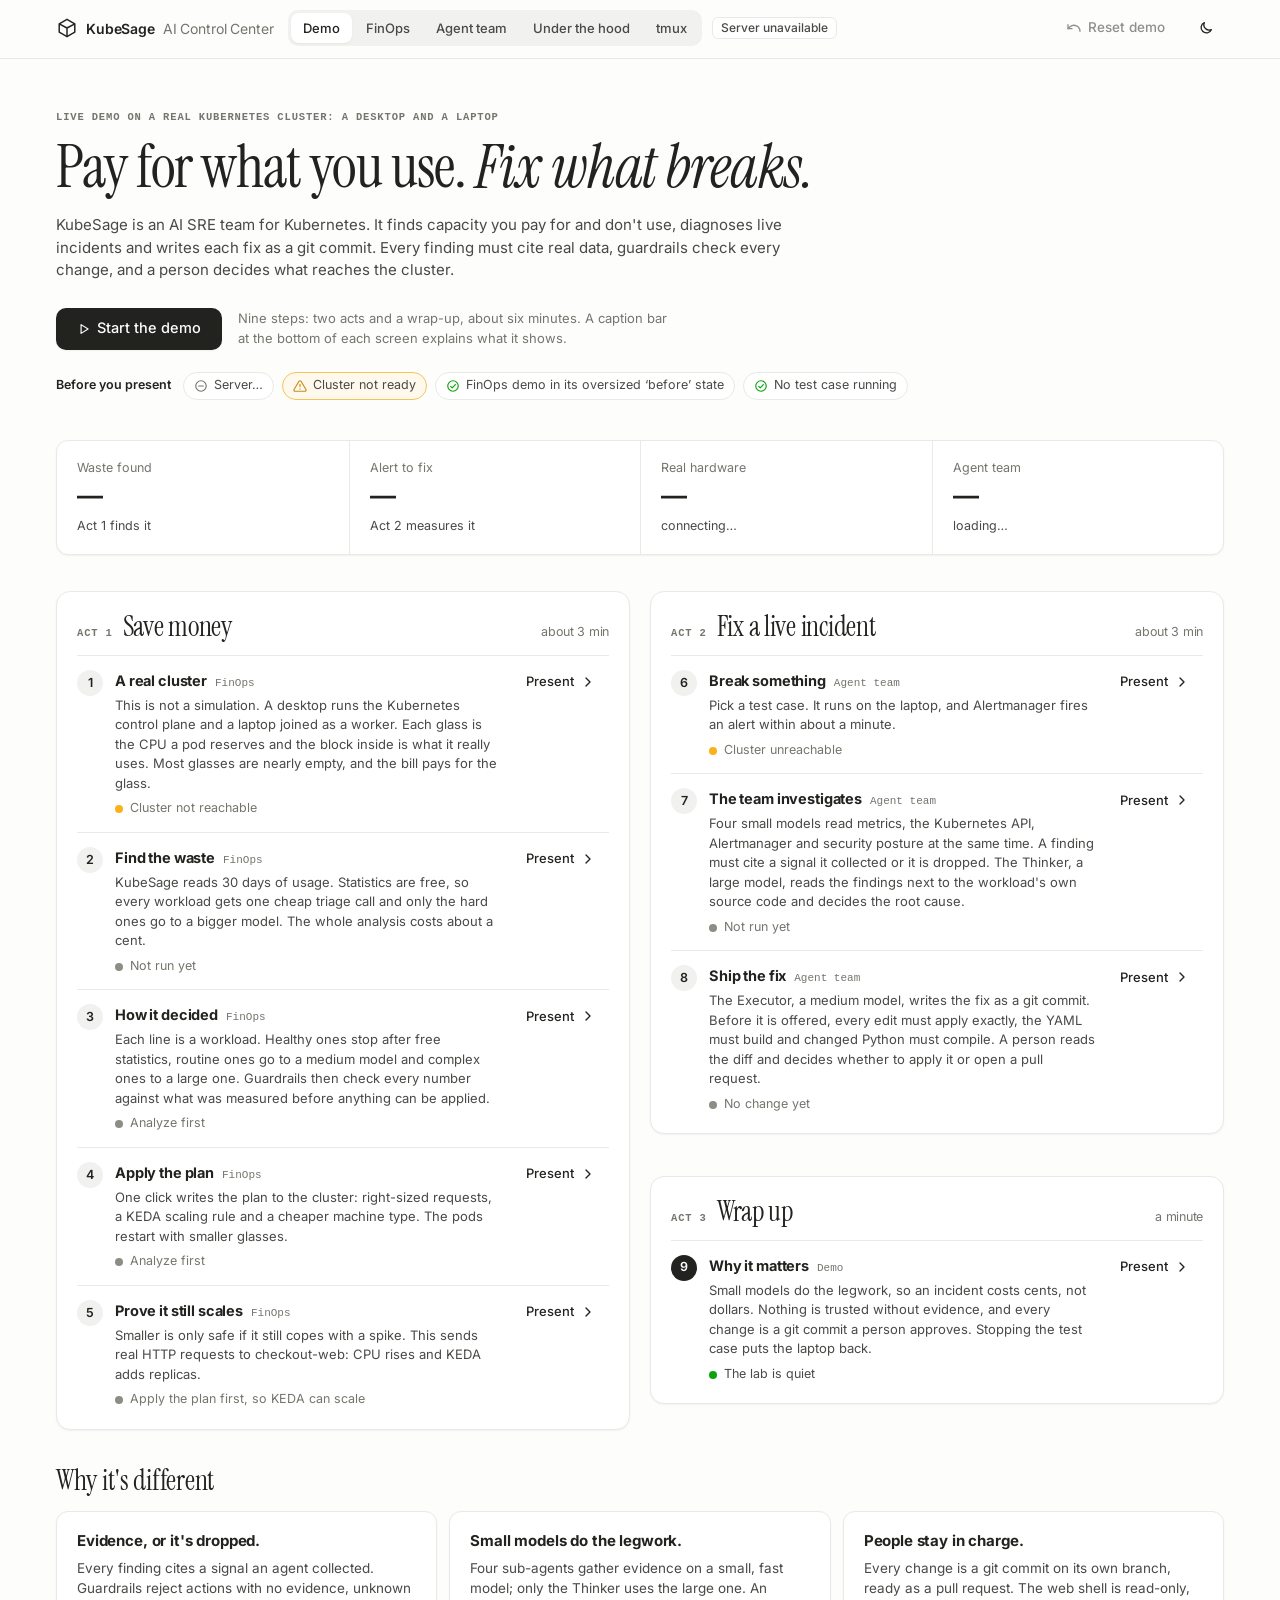
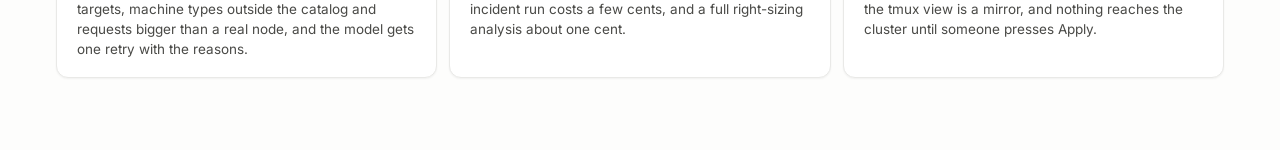
==== dashboard/index.html @ 01e7461e "Merge remote-tracking branch 'origin/main' into docs/review-report-2026-10-29 # Conflicts: #	docs/ui" ====
<!doctype html>
<html lang="en">
<head>
<meta charset="utf-8">
<meta name="viewport" content="width=device-width, initial-scale=1">
<title>KubeSage · AI Control Center</title>
<link rel="stylesheet" href="css/base.css">
<link rel="stylesheet" href="css/finops.css">
<link rel="stylesheet" href="css/lab.css">
<link rel="stylesheet" href="css/agents.css">
<link rel="stylesheet" href="css/tmux.css">
<link rel="stylesheet" href="css/demo.css">
</head>
<body>
<a class="skip btn btn-primary" href="#demo">Skip to content</a>
<header class="top">
  <div class="top-inner">
    <div class="brand"><svg class="ic" viewBox="0 0 24 24" fill="none" stroke="currentColor" stroke-width="1.6" stroke-linejoin="round" aria-hidden="true">
      <path d="M12 2.5 20.5 7.4v9.2L12 21.5l-8.5-4.9V7.4z"/><path d="M12 12 20.5 7.4M12 12v9.5M12 12 3.5 7.4"/></svg>
      KubeSage <span>AI Control Center</span></div>
    <nav class="viewtabs" role="tablist" aria-label="Views">
      <button class="viewtab" role="tab" id="tab-demo" data-view="demo" aria-controls="demo" aria-selected="true">Demo</button>
      <button class="viewtab" role="tab" id="tab-dashboard" data-view="dashboard" aria-controls="main" aria-selected="false" tabindex="-1">FinOps</button>
      <button class="viewtab" role="tab" id="tab-agents" data-view="agents" aria-controls="agents" aria-selected="false" tabindex="-1"><span class="vt-long">Agent team</span><span class="vt-short">Agents</span></button>
      <button class="viewtab" role="tab" id="tab-lab" data-view="lab" aria-controls="lab" aria-selected="false" tabindex="-1"><span class="vt-long">Under the hood</span><span class="vt-short">Lab</span></button>
      <button class="viewtab" role="tab" id="tab-tmux" data-view="tmux" aria-controls="tmuxview" aria-selected="false" tabindex="-1">tmux</button>
    </nav>
    <span id="mode" class="badge">…</span>
    <div class="actions">
      <button id="btn-gitops" class="btn btn-outline" data-act hidden></button>
      <button id="btn-reset" class="btn btn-ghost" data-act
        title="Put the demo back in its oversized 'before' state: big requests, every workload on the 8600G"></button>
      <button id="btn-theme" class="btn btn-ghost btn-icon" aria-label="Toggle dark mode"></button>
    </div>
  </div>
  <div class="progress"></div>
</header>

<div id="demo" class="demo" role="tabpanel" aria-labelledby="tab-demo" data-panel="demo" tabindex="-1">
  <section class="demo-hero">
    <p class="kicker">Live demo on a real Kubernetes cluster: a desktop and a laptop</p>
    <h1>Pay for what you use. <em>Fix what breaks.</em></h1>
    <p class="lede">KubeSage is an AI SRE team for Kubernetes. It finds capacity you pay for and don't use, diagnoses live
      incidents and writes each fix as a git commit. Every finding must cite real data, guardrails check every change, and a
      person decides what reaches the cluster.</p>
    <div class="demo-cta">
      <button id="demo-start" class="btn btn-primary btn-lg">Start the demo</button>
      <span class="muted">Nine steps: two acts and a wrap-up, about six minutes. A caption bar at the bottom of each screen explains what it shows.</span>
    </div>
    <div class="preflight" id="demo-preflight" role="status" aria-label="Ready to present"></div>
  </section>
  <div class="figures demo-figs" id="demo-figs"></div>
  <section class="demo-acts" id="demo-acts" aria-label="Run of show"></section>
  <section class="demo-why" id="demo-why" aria-labelledby="why-title">
    <h2 id="why-title">Why it's different</h2>
    <div class="why-grid">
      <div class="why"><b>Evidence, or it's dropped.</b>
        <p>Every finding cites a signal an agent collected. Guardrails reject actions with no evidence, unknown targets,
          machine types outside the catalog and requests bigger than a real node, and the model gets one retry with the reasons.</p></div>
      <div class="why"><b>Small models do the legwork.</b>
        <p>Four sub-agents gather evidence on a small, fast model; only the Thinker uses the large one. An incident run costs a
          few cents, and a full right-sizing analysis about one cent.</p></div>
      <div class="why"><b>People stay in charge.</b>
        <p>Every change is a git commit on its own branch, ready as a pull request. The web shell is read-only, the tmux view
          is a mirror, and nothing reaches the cluster until someone presses Apply.</p></div>
    </div>
  </section>
</div>

<main id="main" tabindex="-1" data-panel="dashboard" hidden>
  <section class="hero">
    <p class="eyebrow" id="runinfo">No analysis yet</p>
    <h1><span id="headline">Less waste. <em>Room to grow.</em></span></h1>
    <p class="lede">Find unused Kubernetes capacity, review a guarded plan, then watch your workloads scale under real traffic.
      Start with <b>Analyze</b> to see what could change and what it would cost.</p>
    <nav class="section-nav" aria-label="Dashboard sections"><a href="#cluster-card">Live cluster</a><a href="#capacity-card">Capacity evidence</a>
      <a href="#decision-card">AI decisions</a><a href="#recommendations-card">Recommendations</a><a href="#activity-card">Activity</a></nav>
    <div id="notice" class="notice" role="status" hidden><div id="notice-text"></div><button id="dismiss-notice" class="btn btn-ghost btn-icon btn-sm" aria-label="Dismiss message">×</button></div>
    <ol class="steps">
      <li class="step" id="step-analyze"><span class="step-n">1</span>
        <div class="step-b"><b>Find the waste</b>
          <p>Review usage history and create a plan. No cluster changes. Live analysis usually costs about $0.01.</p>
          <div class="step-a"><button id="btn-analyze" class="btn btn-primary btn-sm" data-act></button></div>
          <p class="step-s" id="st-analyze"></p></div></li>
      <li class="step" id="step-apply"><span class="step-n">2</span>
        <div class="step-b"><b>Fix it on the cluster</b>
          <p>Review the plan below, validate it, then apply resource requests, scaling rules and machine placement.</p>
          <div class="step-a"><button id="btn-apply" class="btn btn-outline btn-sm" data-act></button>
            <label class="switch" title="Validate changes with Kubernetes without saving them"><input type="checkbox" id="dryrun" role="switch"> Validate only</label></div>
          <p class="step-s" id="st-apply"></p></div></li>
      <li class="step" id="step-spike"><span class="step-n">3</span>
        <div class="step-b"><b>Prove it still scales</b>
          <p>Send real HTTP requests to checkout-web. Watch CPU rise; replicas can increase up to the scaling limit.</p>
          <div class="step-a"><button id="btn-spike" class="btn btn-outline btn-sm" data-act></button>
            <label class="field">req/s <input class="num" id="rps" type="number" value="60" min="1" max="200"></label>
            <label class="field">seconds <input class="num" id="secs" type="number" value="180" min="10" max="900"></label>
            </div>
          <details class="advanced"><summary>Traffic settings</summary><label class="field">CPU work per request (ms)
            <input class="num" id="workms" type="number" value="50" min="1" max="500"></label>
            <p id="load-estimate"></p></details>
          <p class="step-s" id="st-spike"></p><div id="traffic-result" class="traffic-result" role="status" hidden></div></div></li>
    </ol>
    <div class="toolbar"><label for="report-select">Analysis run</label><select id="report-select" aria-label="Select analysis run"><option value="">Loading runs…</option></select>
      <span class="spacer"></span><button id="btn-export" class="btn btn-outline btn-sm" disabled>Download report</button>
      <button id="btn-manifests" class="btn btn-outline btn-sm" disabled>Download manifests</button></div>
    <p class="snapshot" id="snapshot-note">Savings and recommendations are estimates from an analysis. The cluster below is live.</p>
    <div class="figures" id="figures"></div>
    <div class="notice"><p><b>Demo data:</b> usage history is a synthetic backfill with a live metrics tail. Machines, pods, traffic and live LLM calls are real.
      Dollar amounts use a cloud pricing model; they are potential savings, not a measured bill reduction.</p></div>
    <div id="plan"></div>
  </section>

  <section class="card" id="cluster-card" tabindex="-1">
    <div class="card-head">
      <div><h2>Live cluster</h2>
        <p class="desc">Tall glass around a small core means reserved CPU is sitting unused. Select a machine, pod or workload chip for details.</p></div>
    </div>
    <div class="card-body">
      <div id="cluster-status" class="live-line" role="status">Connecting to the cluster…</div>
      <div class="cluster">
        <div class="stage-wrap">
          <div class="key" id="key"></div>
          <p class="empty" id="cluster-empty">Connecting…</p>
          <svg id="iso" viewBox="0 0 10 1" role="group" aria-label="Isometric view of the cluster nodes and pods">
            <defs><filter id="glow" x="-60%" y="-60%" width="220%" height="220%">
              <feGaussianBlur in="SourceGraphic" stdDeviation="3.5" result="b"/>
              <feMerge><feMergeNode in="b"/><feMergeNode in="SourceGraphic"/></feMerge></filter></defs>
            <g id="scene" data-focus-scope></g>
          </svg>
          <div class="legend" id="legend"></div>
        </div>
        <aside class="inspector" id="inspector" aria-label="Selected machine or workload details"></aside>
      </div>
    </div>
  </section>

  <section class="card" id="capacity-card">
    <div class="card-head"><div><h2>Reserved vs used</h2>
      <p class="desc">Per pod, from the selected analysis. These values stay fixed after Apply so you can compare the original reservation with the plan.</p></div>
      <div class="chart-legend"><span><i class="sw-trk"></i>Reserved at analysis</span><span><i class="sw-use"></i>Used (CPU p95, memory p99)</span>
        <span><i class="sw-rec"></i>Recommended</span></div></div>
    <div class="card-body"><div class="charts" id="bars" data-focus-scope></div></div>
  </section>

  <section class="card" id="decision-card">
    <div class="card-head"><div><h2>How it decided</h2>
      <p class="desc">Free statistics first, one cheap triage call for everything, and a bigger model only where a workload needs one.</p></div></div>
    <div class="card-body"><div class="decide"><div><div id="flow" data-focus-scope></div><div class="totals" id="totals"></div></div>
      <div id="ledger"></div></div></div>
  </section>

  <section class="card" id="recommendations-card">
    <div class="card-head"><div><h2>Recommendations</h2><p class="desc">What changes, why, and what the guardrails overrode.</p></div></div>
    <div class="card-body"><div class="filterbar"><label for="workload-search" class="sr-only">Search workloads</label><input id="workload-search" class="search" type="search" placeholder="Find a workload…">
      <label for="status-filter" class="sr-only">Filter by status</label><select id="status-filter"><option value="all">All workloads</option><option value="changes">Changes proposed</option><option value="COMPLEX">Complex</option><option value="ROUTINE">Routine</option><option value="HEALTHY">Healthy</option></select>
      <span id="workload-count" class="muted"></span></div><div class="rows" id="workloads"><p class="empty">No analysis yet. Press <b>Analyze</b>.</p></div></div>
  </section>

  <section class="card" id="activity-card">
    <div class="card-head"><div><h2>Activity</h2></div></div>
    <div class="card-body"><ol class="log" id="log"></ol></div>
  </section>
</main>

<div id="agents" class="lab" role="tabpanel" aria-labelledby="tab-agents" data-panel="agents" tabindex="-1" hidden>
  <section class="lab-hero">
    <div><h1>Find the cause. <em>Ship the fix.</em></h1>
      <p>Start a test case to cause a real problem on the laptop. Four sub-agents on a small model gather evidence, the
        Thinker on a large model works out the cause, and the Executor writes the fix as a commit under <code>gitops/</code>.
        Agents, models and rules live in the repo's <code>agents/</code> folder.</p></div>
    <div class="team-run-ctl">
      <label class="switch"><input type="checkbox" id="team-auto"> Auto-run on alerts</label>
      <button id="team-run" class="btn btn-primary btn-sm">Run agent team</button>
    </div>
  </section>

  <section class="team-card" id="team" aria-label="Agent team">
    <div class="tc-box">
      <div class="tc-bar">
        <label class="tc-label" for="tc-select">Test case</label>
        <select id="tc-select"></select>
        <button id="tc-start" class="btn btn-outline btn-sm">Start test</button>
        <button id="tc-stop" class="btn btn-outline btn-sm">Stop</button>
        <div class="tc-live" id="tc-live" aria-live="polite"></div>
      </div>
      <p class="tc-desc" id="tc-desc"></p>
    </div>
    <p class="team-msg" id="team-msg" role="status"></p>
    <div class="run-bar" id="team-runbar"></div>
    <div class="team-flow" id="team-flow"></div>
    <p class="team-hint">Select an agent to see its own report; select it again to return to the diagnosis and the change.</p>
    <div class="team-detail" id="team-detail"></div>
    <details class="rules"><summary>Custom rules the Thinker and Executor follow (<code>agents/rules/</code>, read-only here)</summary>
      <div id="team-rules"></div></details>
  </section>
</div>

<div id="lab" class="lab" role="tabpanel" aria-labelledby="tab-lab" data-panel="lab" tabindex="-1" hidden>
  <section class="lab-hero">
    <div><h1>Under <em>the hood.</em></h1>
      <p>The same system as an engineer sees it: the right-sizing pipeline with live numbers, a read-only shell against the
        real cluster, the journal of everything KubeSage and Kubernetes just did, and exactly what each stage sent to a model.</p></div>
    <nav class="lab-jump" aria-label="On this page">
      <button class="btn btn-ghost btn-sm" data-jump="pipeline">Pipeline</button>
      <button class="btn btn-ghost btn-sm" data-jump="terminal">Terminal</button>
    </nav>
  </section>

  <section class="lab-sec" id="pipeline" aria-labelledby="flow-title">
    <div class="sec-head">
      <div><p class="kicker">FinOps dashboard, step by step</p><h2 id="flow-title">Right-sizing pipeline</h2>
        <p>The five stages behind the dashboard, with live numbers. Click a stage to filter the journal to it; a violet light
          and a moving connector mean that stage logged something in the last few seconds.</p></div>
      <div class="lab-actions">
        <button id="lab-backfill" class="btn btn-outline btn-sm" data-act title="Regenerate the 30-day history in VictoriaMetrics">Backfill 30 days</button>
        <button id="lab-analyze" class="btn btn-primary btn-sm" data-act>Run analysis</button>
        <button id="lab-apply" class="btn btn-outline btn-sm" data-act>Apply fixes</button>
        <button id="lab-spike" class="btn btn-outline btn-sm" data-act>Send traffic</button>
      </div>
    </div>
    <div class="flow-stages" id="flow-stages"></div>
  </section>

  <section class="tmux lab-sec" id="terminal" aria-label="Terminal">
    <div class="tmux-panes">
      <div class="pane pane-shell on" id="pane-0">
        <div class="pane-h"><b>0: shell</b><span>read-only · kubectl, promql, kubesage</span><span class="sp"></span>
          <button class="tbtn" id="sh-clear">clear</button></div>
        <div class="scroll sh-out" id="sh-out" role="log" aria-live="polite" aria-label="Shell output"></div>
        <form class="sh-line" id="sh-form"><span class="sh-prompt" id="sh-prompt">$</span>
          <input id="sh-in" autocomplete="off" autocapitalize="off" spellcheck="false" aria-label="Shell command"
            placeholder="kubectl get pods -o wide · help"></form>
        <div class="xkeys" id="xkeys" aria-label="Shortcuts"></div>
      </div>
      <div class="pane pane-journal" id="pane-1">
        <div class="pane-h"><b>1: journalctl -f</b><span id="jr-filter-label">all stages</span><span class="sp"></span>
          <span role="group" aria-label="Filter by stage" id="jr-filters"></span>
          <button class="tbtn" id="jr-pause" aria-pressed="false">pause</button></div>
        <div class="scroll jr" id="jr" aria-label="Live journal"></div>
      </div>
      <div class="pane pane-wire" id="pane-2">
        <div class="pane-h"><b>2: wire</b><span>exactly what each stage sent and got back</span><span class="sp"></span>
          <label>run <select id="wire-run" aria-label="Analysis run"></select></label>
          <span role="tablist" aria-label="Exchange type" id="wire-kinds"></span></div>
        <div class="wire"><div class="wire-list" id="wire-list" role="listbox" aria-label="Exchanges"></div>
          <div class="wire-detail" id="wire-detail"></div></div>
      </div>
    </div>
    <div class="tmux-status"><span>[kubesage]</span>
      <span role="tablist" aria-label="Panes" id="tmux-windows"></span><span class="sp"></span>
      <span id="tmux-clock"></span></div>
  </section>
</div>

<div id="tmuxview" class="tmuxview" role="tabpanel" aria-labelledby="tab-tmux" data-panel="tmux" tabindex="-1" hidden>
  <section class="tmux" aria-label="tmux mirror">
    <div class="tx-top">
      <div class="tx-id"><b>tmux · kubesage</b>
        <span class="tx-ro" title="Text piped from the server's RAM ring. Nothing typed here reaches a terminal."><svg class="ic" viewBox="0 0 24 24"
          fill="none" stroke="currentColor" stroke-width="2" stroke-linecap="round" stroke-linejoin="round" aria-hidden="true"><rect x="5" y="11"
          width="14" height="10" rx="2"/><path d="M8 11V7a4 4 0 0 1 8 0v4"/></svg>read-only mirror</span>
        <span id="tx-ring"></span></div>
      <div class="tx-ctl">
        <span class="tx-group"><label class="sr-only" for="tx-tc">Test case</label><select id="tx-tc"></select>
          <button class="tbtn" id="tx-start">start test</button><button class="tbtn" id="tx-stop">stop</button>
          <button class="tbtn" id="tx-run">run agents</button></span>
        <span class="tx-group"><label class="sr-only" for="tx-range">Save range</label>
          <select id="tx-range"><option value="5">last 5 min</option><option value="30">last 30 min</option><option value="0">all held</option></select>
          <a class="tbtn" id="tx-save" href="/api/ring/dump?minutes=5" download style="display:inline-flex;align-items:center;text-decoration:none">save</a>
          <button class="tbtn" id="tx-pause" aria-pressed="false">pause</button></span>
      </div>
    </div>
    <div class="tx-win" id="tx-win"></div>
    <div class="tmux-status"><span>[kubesage]</span>
      <span role="tablist" aria-label="Windows" id="tx-windows"></span><span class="sp"></span>
      <span id="tx-clock"></span></div>
  </section>
</div>
<aside class="dock" id="dock" aria-label="Demo guide" hidden>
  <div class="dk-top">
    <span class="dk-count" id="dk-count"></span><span class="dk-act" id="dk-act"></span>
    <ol class="dk-dots" id="dk-dots" aria-label="Demo steps"></ol>
    <span class="sp"></span>
    <button class="btn btn-ghost btn-icon btn-sm" id="dk-min" aria-expanded="true" aria-label="Collapse the demo guide"></button>
    <button class="btn btn-ghost btn-icon btn-sm" id="dk-end" aria-label="End the demo"></button>
  </div>
  <div class="dk-body"><h2 id="dk-title"></h2><p id="dk-say"></p></div>
  <div class="dk-bar">
    <span class="dk-actions" id="dk-actions"></span>
    <span class="dk-status" id="dk-status" role="status"></span>
    <span class="dk-nav"><button class="btn btn-outline btn-sm" id="dk-prev">Back</button>
      <button class="btn btn-primary btn-sm" id="dk-next"></button></span>
  </div>
</aside>
<div class="tip" id="tip" role="tooltip" hidden></div>

<script src="js/core.js"></script>
<script src="js/finops.js"></script>
<script src="js/lab.js"></script>
<script src="js/agents.js"></script>
<script src="js/tmux.js"></script>
<script src="js/demo.js"></script>
<script src="js/main.js"></script>
</body>
</html>
---- dashboard/css/base.css ----
/* Tokens, fonts, header, buttons and page layout shared by every view. */
/* Inter + Instrument Serif (SIL OFL, see static/fonts), served by kubesage serve: no CDN. */
@font-face { font-family: "Inter"; src: url("../fonts/inter-latin-var.woff2") format("woff2"); font-weight: 400 700; font-display: swap; }
@font-face { font-family: "Instrument Serif"; src: url("../fonts/instrument-serif-latin.woff2") format("woff2"); font-display: swap; }
@font-face { font-family: "Instrument Serif"; font-style: italic; src: url("../fonts/instrument-serif-italic-latin.woff2") format("woff2"); font-display: swap; }

:root {
  color-scheme: light;
  --bg: #fdfdfc; --card: #ffffff; --fg: #22221f; --fg-2: #494946; --muted: #75756e;
  --border: #e9e9e7; --input: #dcdcd9; --secondary: #f1f1ef; --ring: #8d8d86;
  --primary: #22221f; --primary-fg: #fdfdfc; --track: #ecebe8;
  --wire: #3a3a37; --glass: rgba(34, 34, 31, .035); --slab: #f7f7f5; --slab-l: #ecebe8; --slab-r: #e3e2df;
  /* Workload identity, fixed order (validated for CVD on both surfaces); status colours are separate. */
  --s1: #2a78d6; --s2: #eb6834; --s3: #1baf7a; --s4: #eda100; --s5: #e87ba4; --s6: #008300; --s7: #6250d6; --s8: #e34948;
  --good: #0ca30c; --warn: #fab219; --crit: #d03b3b; --rec: #7c5cff;
  --shadow: 0 1px 2px rgba(16, 16, 14, .05);
  --sans: "Inter", ui-sans-serif, system-ui, -apple-system, "Segoe UI", sans-serif;
  --serif: "Instrument Serif", ui-serif, Georgia, serif;
  --mono: ui-monospace, SFMono-Regular, Menlo, Consolas, monospace;
}
@media (prefers-color-scheme: dark) {
  :root:not([data-theme="light"]) {
    color-scheme: dark;
    --bg: #111110; --card: #191918; --fg: #eeeeec; --fg-2: #c3c2b7; --muted: #a1a09a;
    --border: #2a2a28; --input: #3a3a37; --secondary: #232322; --ring: #6f6e69;
    --primary: #eeeeec; --primary-fg: #111110; --track: #2c2c2a;
    --wire: #d8d7d0; --glass: rgba(238, 238, 236, .045); --slab: #20201f; --slab-l: #1a1a19; --slab-r: #151514;
    --s1: #3987e5; --s2: #d95926; --s3: #199e70; --s4: #c98500; --s5: #d55181; --s6: #008300; --s7: #9085e9; --s8: #e66767;
    --rec: #9a88ff; --shadow: 0 1px 2px rgba(0, 0, 0, .4);
  }
}
:root[data-theme="dark"] {
  color-scheme: dark;
  --bg: #111110; --card: #191918; --fg: #eeeeec; --fg-2: #c3c2b7; --muted: #a1a09a;
  --border: #2a2a28; --input: #3a3a37; --secondary: #232322; --ring: #6f6e69;
  --primary: #eeeeec; --primary-fg: #111110; --track: #2c2c2a;
  --wire: #d8d7d0; --glass: rgba(238, 238, 236, .045); --slab: #20201f; --slab-l: #1a1a19; --slab-r: #151514;
  --s1: #3987e5; --s2: #d95926; --s3: #199e70; --s4: #c98500; --s5: #d55181; --s6: #008300; --s7: #9085e9; --s8: #e66767;
  --rec: #9a88ff; --shadow: 0 1px 2px rgba(0, 0, 0, .4);
}

* { box-sizing: border-box; }
[hidden] { display: none !important; }
body { margin: 0; background: var(--bg); color: var(--fg); font: 14px/1.5 var(--sans); -webkit-font-smoothing: antialiased; }
.muted { color: var(--muted); }
.ic { width: 16px; height: 16px; flex: none; }
.spin { animation: spin .8s linear infinite; }
@keyframes spin { to { transform: rotate(360deg); } }

/* Header */
header.top { position: sticky; top: 0; z-index: 10; border-bottom: 1px solid var(--border);
  background: color-mix(in srgb, var(--bg) 86%, transparent); backdrop-filter: blur(12px); -webkit-backdrop-filter: blur(12px); }
.top-inner { max-width: 1200px; margin: 0 auto; padding: 10px 16px; display: flex; flex-wrap: wrap; gap: 10px; align-items: center; }
.brand { display: flex; align-items: center; gap: 8px; font-weight: 600; letter-spacing: -.01em; margin-right: 4px; }
.brand .ic { width: 22px; height: 22px; }
.brand span { color: var(--muted); font-weight: 400; }
.actions { margin-left: auto; display: flex; flex-wrap: wrap; gap: 8px; align-items: center; }
.progress { height: 2px; opacity: 0; transition: opacity .2s; background-size: 200% 100%;
  background-image: linear-gradient(90deg, transparent, #7c5cff, #1fc8ff, #ff3dc0, transparent); }
body.busy .progress { opacity: 1; animation: pan 1.3s linear infinite; }
@keyframes pan { from { background-position: 200% 0; } to { background-position: -100% 0; } }

/* shadcn/ui-style primitives */
.btn { display: inline-flex; align-items: center; justify-content: center; gap: 6px; height: 36px; padding: 0 14px;
  border-radius: 8px; border: 1px solid transparent; font: 500 13.5px/1 var(--sans); white-space: nowrap; cursor: pointer;
  transition: background-color .15s, border-color .15s, box-shadow .15s; }
.btn:focus-visible, .chip:focus-visible, .num:focus-visible, summary:focus-visible {
  outline: none; border-color: var(--ring); box-shadow: 0 0 0 3px color-mix(in srgb, var(--ring) 40%, transparent); }
.btn:disabled { opacity: .5; pointer-events: none; }
.btn-primary { background: var(--primary); color: var(--primary-fg); box-shadow: var(--shadow); }
.btn-primary:hover { background: color-mix(in srgb, var(--primary) 88%, var(--bg)); }
.btn-outline { background: var(--card); color: var(--fg); border-color: var(--border); box-shadow: var(--shadow); }
.btn-ghost { background: transparent; color: var(--fg); }
.btn-outline:hover, .btn-ghost:hover { background: var(--secondary); }
.btn-sm { height: 32px; padding: 0 12px; font-size: 13px; }
.btn-icon { width: 36px; padding: 0; }
.btn-icon.btn-sm { width: 28px; height: 28px; }
.switch { display: inline-flex; align-items: center; gap: 8px; font-size: 13px; color: var(--fg-2); cursor: pointer; user-select: none; }
.switch input { appearance: none; -webkit-appearance: none; position: relative; width: 32px; height: 18px; margin: 0;
  border-radius: 99px; background: var(--input); cursor: pointer; transition: background .15s; }
.switch input::after { content: ""; position: absolute; top: 2px; left: 2px; width: 14px; height: 14px; border-radius: 50%;
  background: var(--card); box-shadow: 0 1px 2px rgba(0, 0, 0, .25); transition: transform .15s; }
.switch input:checked { background: var(--primary); }
.switch input:checked::after { transform: translateX(14px); background: var(--primary-fg); }
.switch input:focus-visible { outline: none; box-shadow: 0 0 0 3px color-mix(in srgb, var(--ring) 40%, transparent); }
.badge { display: inline-flex; align-items: center; gap: 5px; height: 22px; padding: 0 8px; border-radius: 6px;
  border: 1px solid var(--border); background: var(--card); color: var(--fg-2); font-size: 12px; font-weight: 500; white-space: nowrap; }
.badge .ic { width: 13px; height: 13px; }
.pulse-dot { width: 6px; height: 6px; border-radius: 50%; background: var(--c); box-shadow: 0 0 0 3px color-mix(in srgb, var(--c) 22%, transparent); }
.num { width: 68px; height: 32px; padding: 0 8px; border: 1px solid var(--border); border-radius: 8px; background: var(--card);
  color: var(--fg); font: 13px var(--sans); font-variant-numeric: tabular-nums; }
.field { display: inline-flex; align-items: center; gap: 5px; font-size: 12px; color: var(--muted); }
.dot { display: inline-block; width: 8px; height: 8px; border-radius: 50%; background: var(--c); flex: none; }

/* Layout */
main { max-width: 1200px; margin: 0 auto; padding: 0 16px 72px; }
[data-panel]:focus { outline: none; }  /* a view is focused when the URL names it; the ring would frame the whole page */
.hero { padding: 52px 0 8px; }
.eyebrow { display: flex; flex-wrap: wrap; align-items: center; gap: 8px; margin: 0 0 16px; font-size: 12.5px; color: var(--muted); }
h1 { margin: 0; font: 400 clamp(38px, 6.4vw, 60px)/1.02 var(--serif); letter-spacing: -.015em; }
h1 em { font-style: italic; }
.sweeping { color: transparent; -webkit-background-clip: text; background-clip: text; }
.lede { max-width: 640px; margin: 16px 0 0; color: var(--fg-2); font-size: 15px; }
.figures { display: grid; grid-template-columns: minmax(0, 1.5fr) repeat(3, minmax(0, 1fr)); margin-top: 32px;
  background: var(--card); border: 1px solid var(--border); border-radius: 12px; box-shadow: var(--shadow); }
.fig { min-width: 0; padding: 18px 20px; border-left: 1px solid var(--border); }
.fig:first-child { border-left: 0; }
.fig .label { font-size: 12.5px; color: var(--muted); }
.fig .value { margin-top: 4px; font-size: 26px; font-weight: 600; letter-spacing: -.02em; line-height: 1.15; }
.fig .value small { font-size: 14px; font-weight: 500; color: var(--muted); letter-spacing: 0; }
.fig.hero-fig .value { font-size: 46px; line-height: 1.05; }
.fig .sub { margin-top: 6px; font-size: 12.5px; color: var(--fg-2); }
.fig .sub .ic { width: 13px; height: 13px; vertical-align: -2px; }
.poolbars { display: block; width: 100%; max-width: 320px; margin-top: 12px; }
@media (max-width: 900px) {
  .figures { grid-template-columns: repeat(3, minmax(0, 1fr)); }
  .fig.hero-fig { grid-column: 1 / -1; border-bottom: 1px solid var(--border); }
  .fig:nth-child(2) { border-left: 0; }
}
@media (max-width: 600px) {
  .figures { grid-template-columns: 1fr; }
  .fig { border-left: 0; border-top: 1px solid var(--border); }
  .fig.hero-fig { border-top: 0; border-bottom: 0; }
}

.card { margin-top: 20px; background: var(--card); border: 1px solid var(--border); border-radius: 12px; box-shadow: var(--shadow); }
.card-head { display: flex; flex-wrap: wrap; gap: 12px; align-items: flex-end; justify-content: space-between; padding: 20px 20px 0; }
h2 { margin: 0; font: 400 28px/1.1 var(--serif); letter-spacing: -.01em; }
.desc { max-width: 600px; margin: 4px 0 0; color: var(--muted); font-size: 13px; }
.card-body { padding: 16px 20px 20px; }
.empty { padding: 28px 8px; text-align: center; color: var(--muted); }
.charts { display: grid; gap: 24px; }
.charts.two { grid-template-columns: repeat(2, minmax(0, 1fr)); gap: 32px; }
.decide { display: grid; grid-template-columns: minmax(0, 1.15fr) minmax(0, 1fr); gap: 32px; align-items: start; }
@media (max-width: 900px) { .decide { grid-template-columns: 1fr; } }
.nw { white-space: nowrap; }
.steps { list-style: none; margin: 28px 0 0; padding: 0; display: grid; grid-template-columns: repeat(3, minmax(0, 1fr)); gap: 12px; }
@media (max-width: 900px) { .steps { grid-template-columns: 1fr; } }
.step { display: flex; gap: 12px; padding: 16px; background: var(--card); border: 1px solid var(--border); border-radius: 12px; box-shadow: var(--shadow); }
.step-n { flex: none; display: grid; place-items: center; width: 26px; height: 26px; border-radius: 50%;
  background: var(--secondary); font-size: 13px; font-weight: 600; }
.step.done .step-n { background: var(--primary); color: var(--primary-fg); }
.step-b { min-width: 0; }
.step-b b { font-size: 14.5px; letter-spacing: -.01em; }
.step-b > p { margin: 4px 0 0; color: var(--fg-2); font-size: 13px; }
.step-a { display: flex; flex-wrap: wrap; gap: 8px 12px; align-items: center; margin-top: 12px; }
.step-b > p.step-s { margin-top: 10px; color: var(--muted); font-size: 12.5px; }


/* Kickers: the small label over a heading. Scoped so it beats `.sec-head p`. */
.demo .kicker, .lab .kicker { margin: 0 0 6px; font: 600 10.5px var(--mono); letter-spacing: .08em; text-transform: uppercase; color: var(--muted); }
.demo-hero .kicker { margin-bottom: 14px; }

/* View switcher */
.viewtabs { display: inline-flex; gap: 2px; padding: 3px; border-radius: 10px; background: var(--secondary); }
.viewtab { height: 30px; padding: 0 12px; border: 0; border-radius: 8px; background: transparent; color: var(--fg-2);
  font: 500 13px var(--sans); cursor: pointer; white-space: nowrap; }
.viewtab[aria-selected="true"] { background: var(--card); color: var(--fg); box-shadow: var(--shadow); }
.viewtab:focus-visible { outline: 2px solid var(--ring); outline-offset: 1px; }
.vt-short { display: none; }
@media (max-width: 900px) { .vt-long { display: none; } .vt-short { display: inline; } .brand span { display: none; } }
@media (max-width: 600px) {
  .brand span { display: none; }
  .top-inner { gap: 8px; }
  .viewtabs { order: 5; display: flex; width: 100%; }  /* tabs get their own full-width row under the brand */
  .viewtab { flex: 1; padding: 0 6px; }
  .actions { gap: 2px; }
  .actions .btn { padding: 0 8px; }
}
@media (max-width: 380px) {
  #btn-reset span { position: absolute; width: 1px; height: 1px; overflow: hidden; clip: rect(0 0 0 0); white-space: nowrap; }
}
---- dashboard/css/finops.css ----
/* FinOps dashboard: figures, the isometric cluster, inspector, charts and recommendations. */
/* Isometric cluster */
.cluster { display: grid; grid-template-columns: minmax(0, 1fr) 300px; gap: 16px; align-items: start; }
@media (max-width: 900px) { .cluster { grid-template-columns: 1fr; } }
.stage-wrap { position: relative; min-width: 0; }
#iso { display: block; width: 100%; height: auto; overflow: visible; }
#iso [tabindex]:focus { outline: none; }
#iso [tabindex]:focus-visible .slab-t, #iso [tabindex]:focus-visible .glass polygon { stroke: var(--rec); stroke-width: 2; stroke-opacity: 1; }
.key { display: flex; flex-wrap: wrap; gap: 6px 16px; align-items: center; font-size: 12.5px; color: var(--fg-2); }
.key svg { width: 18px; height: 18px; vertical-align: -4px; margin-right: 6px; }
.slab-t { fill: var(--slab); stroke: var(--wire); stroke-opacity: .45; stroke-linejoin: round; }
.slab-l { fill: var(--slab-l); stroke: var(--wire); stroke-opacity: .45; stroke-linejoin: round; }
.slab-r { fill: var(--slab-r); stroke: var(--wire); stroke-opacity: .45; stroke-linejoin: round; }
.vent { stroke: var(--wire); stroke-opacity: .25; stroke-linecap: round; }
.socket { fill: none; stroke: var(--wire); stroke-opacity: .13; stroke-linejoin: round; }
[data-node] { cursor: pointer; }
[data-node]:hover > .slab-t, .sel > .slab-t { stroke-opacity: .9; stroke-width: 1.4; }
.pending-node polygon { stroke-dasharray: 4 3; }
.led { fill: var(--good); filter: url(#glow); }
.led.off { fill: var(--muted); filter: none; }
.led.load { fill: var(--rec); }
.led.load.off { fill: var(--track); stroke: var(--wire); stroke-opacity: .15; }
.nl-name { font: 600 13px var(--sans); fill: var(--fg); text-anchor: middle; }
.nl-tag { font: 500 11px var(--sans); fill: var(--muted); }
.nl-sub { font: 400 11.5px var(--sans); fill: var(--muted); text-anchor: middle; font-variant-numeric: tabular-nums; }
.pod { cursor: pointer; transition: opacity .25s; }
.glass polygon { fill: var(--glass); stroke: var(--wire); stroke-opacity: .7; stroke-linejoin: round; }
.glass-back { fill: none; stroke: var(--wire); stroke-opacity: .18; }
.pod:hover .glass polygon { stroke-opacity: 1; stroke-width: 1.4; }
.cf-t { fill: var(--c); }
.cf-r { fill: color-mix(in srgb, var(--c) 80%, #000); }
.cf-l { fill: color-mix(in srgb, var(--c) 64%, #000); }
.pod.lit .core { filter: url(#glow); }
.pod.notready .core { opacity: .45; }
.pod.pending .glass polygon { stroke-dasharray: 3 3; animation: blink 1.2s ease-in-out infinite; }
.pod.terminating { opacity: .22; }
.pod.enter { animation: drop .7s cubic-bezier(.2, .8, .2, 1) both; }
.focus [data-app]:not(.hl) { opacity: .16; }
@keyframes drop { from { opacity: 0; transform: translateY(-22px); } }
@keyframes blink { 50% { stroke-opacity: .2; } }
.legend { display: flex; flex-wrap: wrap; gap: 6px; margin-top: 14px; }
.chip { display: inline-flex; align-items: center; gap: 6px; height: 28px; padding: 0 10px; border: 1px solid var(--border);
  border-radius: 99px; background: var(--card); color: var(--fg-2); font: 500 12.5px var(--sans); cursor: pointer; }
.chip:hover { background: var(--secondary); }
.chip[aria-pressed="true"] { border-color: var(--fg); color: var(--fg); }
.chip .n { color: var(--muted); font-variant-numeric: tabular-nums; }

/* Inspector */
.inspector { min-height: 220px; padding: 14px; border: 1px solid var(--border); border-radius: 10px; background: var(--bg); font-size: 13px; }
.insp-h { display: flex; align-items: center; gap: 8px; margin-bottom: 4px; }
.insp-h b { font-size: 15px; letter-spacing: -.01em; overflow-wrap: anywhere; }
.insp-h .btn { margin-left: auto; }
.insp-tags { display: flex; flex-wrap: wrap; gap: 4px; margin: 6px 0 10px; }
.big { font-size: 38px; font-weight: 600; letter-spacing: -.02em; line-height: 1.1; margin-top: 8px; }
.kv { display: grid; grid-template-columns: minmax(0, 1fr) minmax(0, auto); gap: 5px 12px; margin: 12px 0; }
.kv dt { color: var(--muted); }
.kv dd { margin: 0; text-align: right; font-variant-numeric: tabular-nums; overflow-wrap: anywhere; }
.meter { margin: 12px 0; }
.meter-h { display: flex; justify-content: space-between; gap: 8px; font-size: 12px; color: var(--muted); margin-bottom: 5px; }
.meter-h span:last-child { color: var(--fg-2); font-variant-numeric: tabular-nums; text-align: right; }
.meter .bar { position: relative; height: 8px; border-radius: 4px; background: var(--track); overflow: hidden; }
.meter .bar span { position: absolute; left: 0; top: 0; bottom: 0; border-radius: 4px; }
.meter .req { background: color-mix(in srgb, var(--fg) 28%, var(--track)); }
.meter .use { background: var(--fg); }
table.mini { width: 100%; border-collapse: collapse; font-size: 12.5px; }
table.mini th { color: var(--muted); font-weight: 500; text-align: left; padding: 6px 0; }
table.mini td { padding: 6px 0; border-top: 1px solid var(--border); font-variant-numeric: tabular-nums; }
table.mini th:not(:first-child), table.mini td:not(:first-child) { text-align: right; }
.linkish { all: unset; display: inline-flex; align-items: center; gap: 6px; cursor: pointer; }
.linkish:hover { text-decoration: underline; }
.linkish:focus-visible { outline: 2px solid var(--ring); outline-offset: 2px; border-radius: 4px; }
.note { margin: 10px 0 0; color: var(--fg-2); }

/* Charts */
figure.chart { margin: 0; min-width: 0; }
figcaption { font-size: 13px; font-weight: 500; margin-bottom: 6px; }
figure.chart svg, #flow svg { display: block; width: 100%; height: auto; overflow: visible; }
.chart-legend { display: flex; flex-wrap: wrap; gap: 6px 16px; font-size: 12.5px; color: var(--fg-2); }
.chart-legend i { display: inline-block; margin-right: 6px; vertical-align: middle; }
.sw-trk { width: 16px; height: 12px; border-radius: 3px; background: var(--track); }
.sw-use { width: 16px; height: 6px; border-radius: 3px; background: var(--fg); }
.sw-rec { width: 2px; height: 14px; border-radius: 1px; background: var(--rec); }
.gridline { stroke: var(--border); }
.tick { font: 11px var(--sans); fill: var(--muted); font-variant-numeric: tabular-nums; }
.lbl { font: 500 12px var(--sans); fill: var(--fg); }
.val { font: 11.5px var(--sans); fill: var(--fg-2); font-variant-numeric: tabular-nums; }
.trk { fill: var(--track); }
.usebar { fill: var(--fg); }
.recmark { stroke: var(--rec); stroke-width: 2; stroke-linecap: round; }
.row-hit { fill: transparent; }
.brow { cursor: pointer; transition: opacity .25s; }
.brow:hover .row-hit { fill: var(--secondary); }
.flow-col { font: 500 11px var(--sans); fill: var(--muted); letter-spacing: .02em; }
.flow-bar { fill: var(--fg); }
.flow-bar.stop { fill: var(--track); stroke: var(--wire); stroke-opacity: .3; }
.flow-out { font: 600 12px var(--sans); fill: var(--fg); }
.wlf { cursor: pointer; transition: opacity .25s; }
.wlf .path { fill: none; stroke: var(--c); stroke-width: 2; stroke-linecap: round; }
.wlf .hit { fill: none; stroke: transparent; stroke-width: 14; }
.wlf:hover .path { stroke-width: 3; }
.draw .path { stroke-dasharray: 1; animation: draw 1.1s cubic-bezier(.4, 0, .2, 1) both; }
@keyframes draw { from { stroke-dashoffset: 1; } to { stroke-dashoffset: 0; } }
.totals { margin-top: 12px; font-size: 12.5px; color: var(--fg-2); }

/* Recommendations */
.rows { border-top: 1px solid var(--border); }
details.wl { border-bottom: 1px solid var(--border); }
details.wl summary { display: flex; flex-wrap: wrap; align-items: center; gap: 8px; padding: 12px 4px; list-style: none;
  cursor: pointer; border-radius: 6px; }
details.wl summary::-webkit-details-marker { display: none; }
details.wl summary:hover { background: var(--secondary); }
.wl .name { font-weight: 600; }
.wl .spacer { flex: 1; }
.wl .money { font-variant-numeric: tabular-nums; }
.wl .money s { color: var(--muted); }
.chev { color: var(--muted); transition: transform .2s; }
details[open] .chev { transform: rotate(180deg); }
.wl-body { padding: 2px 4px 18px 20px; color: var(--fg-2); }
.wl-body p { margin: 0 0 8px; }
.wl-body ul { margin: 8px 0; padding-left: 18px; }
li.guard::marker { content: "⛨  "; color: var(--fg); }
li.follow::marker { content: "→  "; color: var(--muted); }
.trace { margin-top: 10px; padding: 8px 10px; border-radius: 8px; background: var(--secondary); font: 12px/1.5 var(--mono); overflow-wrap: anywhere; }
details.files summary { margin-top: 10px; font-size: 13px; font-weight: 500; color: var(--fg); cursor: pointer; }
pre { max-height: 340px; overflow: auto; padding: 12px; border-radius: 8px; background: #151514; color: #e9e9e7; font: 12px/1.5 var(--mono); }
pre .file { color: #8d8d86; }

ol.log { list-style: none; margin: 0; padding: 0; max-height: 240px; overflow: auto; font-size: 12.5px; }
ol.log li { display: flex; gap: 10px; padding: 7px 0; border-bottom: 1px solid var(--border); overflow-wrap: anywhere; }
ol.log time { flex: none; color: var(--muted); font-variant-numeric: tabular-nums; }
ol.log li.err { color: var(--crit); }
ol.log:empty::before { content: "Nothing yet. Analyze, apply, spike and reset show up here."; color: var(--muted); }

.tip { position: fixed; z-index: 50; max-width: 270px; padding: 8px 10px; border-radius: 8px; pointer-events: none;
  background: var(--primary); color: var(--primary-fg); font-size: 12px; line-height: 1.45; box-shadow: 0 6px 20px rgba(0, 0, 0, .18); }
.tip .t { font-weight: 600; overflow-wrap: anywhere; }
.tip .s { opacity: .65; margin-bottom: 4px; }
.tip .r { display: flex; justify-content: space-between; gap: 18px; }
.tip .r span { opacity: .7; }
.tip .r b { font-weight: 600; font-variant-numeric: tabular-nums; text-align: right; }

.skip { position: fixed; top: -60px; left: 16px; z-index: 100; }
.skip:focus { top: 12px; }
.hero { padding-top: 32px; }
.lede { max-width: 740px; }
.section-nav { display: flex; gap: 18px; overflow-x: auto; padding: 16px 0 0; font-size: 13px; }
.section-nav a { color: var(--fg-2); text-decoration: none; white-space: nowrap; padding: 4px 0; }
.section-nav a:hover { color: var(--fg); text-decoration: underline; }
section[id] { scroll-margin-top: 90px; }
.notice { display: flex; align-items: start; gap: 10px; padding: 12px 14px; margin-top: 16px;
  border: 1px solid var(--border); border-radius: 9px; background: var(--secondary); overflow-wrap: anywhere; }
.notice[data-kind="err"] { border-color: var(--crit); }
.notice .btn { margin-left: auto; flex: none; }
.notice p { margin: 0; }
.toolbar { display: flex; flex-wrap: wrap; align-items: center; gap: 10px; margin-top: 24px; }
.toolbar label { font-size: 12px; color: var(--muted); }
select, .search { height: 36px; max-width: 100%; padding: 0 10px; border: 1px solid var(--input); border-radius: 8px;
  color: var(--fg); background: var(--card); font: 13px var(--sans); }
.toolbar select { max-width: 280px; }
.toolbar .spacer { flex: 1; }
.snapshot { font-size: 12px; color: var(--muted); margin: 10px 0 0; }
.live-line { display: flex; flex-wrap: wrap; gap: 6px 14px; align-items: center; margin-bottom: 14px; font-size: 12.5px; }
.live-line strong { display: inline-flex; align-items: center; gap: 5px; font-weight: 500; }
.live-line .ic { width: 14px; height: 14px; }
.plan-grid { display: grid; grid-template-columns: 1fr 1fr; gap: 24px; }
.plan-route { margin: 8px 0; font-size: 22px; font-weight: 500; letter-spacing: -.02em; }
.plan-summary { margin-top: 16px; border: 1px solid var(--border); border-radius: 8px; padding: 12px; }
.plan-summary summary { cursor: pointer; font-size: 13px; font-weight: 500; }
.plan-summary p { color: var(--fg-2); }
.plan-summary ul { padding-left: 18px; color: var(--fg-2); }
.filterbar { display: flex; flex-wrap: wrap; align-items: center; gap: 8px; margin-bottom: 14px; }
.search { flex: 1; min-width: 150px; }
.file-actions { display: flex; gap: 8px; margin-top: 10px; }
.sr-only { position: absolute; width: 1px; height: 1px; padding: 0; margin: -1px; overflow: hidden; clip: rect(0,0,0,0); white-space: nowrap; border: 0; }
a:focus-visible, select:focus-visible, .search:focus-visible { outline: 2px solid var(--rec); outline-offset: 3px; }
.brow:focus-visible .row-hit { stroke: var(--rec); stroke-width: 2; fill: var(--secondary); }
.wlf:focus-visible .path { stroke-width: 4; }
.wlf:focus-visible .lbl { text-decoration: underline; }
.brow:focus-visible, .wlf:focus-visible { outline: none; }
table.mini { overflow-wrap: anywhere; }
#ledger td:not(:first-child), #ledger th:not(:first-child) { white-space: nowrap; padding-left: 8px; }
.step { transition: border-color .2s; }
.step.next { border-color: var(--fg-2); }
.advanced { font-size: 12.5px; margin-top: 10px; color: var(--fg-2); }
.advanced summary { cursor: pointer; }
.advanced .field { margin: 10px 0 0; }
.traffic-result { margin-top: 10px; padding: 9px 10px; border: 1px solid var(--border); border-radius: 8px; font-size: 12px; }
.traffic-result[data-kind="err"] { border-color: var(--crit); }
.traffic-result b { display: flex; gap: 5px; align-items: center; margin-bottom: 3px; }
.traffic-result small { display: block; color: var(--muted); margin-top: 3px; }
@media (max-width: 600px) {
  .hero { padding-top: 24px; }
  .figures { grid-template-columns: 1fr 1fr; }
  .fig.hero-fig { grid-column: 1 / -1; }
  .fig:last-child { grid-column: 1 / -1; }
  .fig { padding: 14px 16px; }
  .fig:nth-child(3) { border-left: 1px solid var(--border); }
  .fig .value { font-size: 23px; }
  .card-head { padding: 16px 14px 0; }
  .card-body { padding: 14px; }
  .plan-grid { grid-template-columns: 1fr; gap: 12px; }
  .toolbar select { max-width: 100%; flex: 1; min-width: 0; }
  .toolbar .spacer { display: none; }
  .wl summary .money { width: 100%; }
  .wl-body { padding-left: 4px; }
  .inspector { min-width: 0; }
}
---- dashboard/css/lab.css ----
/* Under the hood: the right-sizing pipeline stages and the shell, journal and wire panes. */
.lab { max-width: 1320px; margin: 0 auto; padding: 0 16px 72px; }
.lab-hero { display: flex; flex-wrap: wrap; gap: 12px 24px; align-items: flex-end; justify-content: space-between; padding: 40px 0 20px; }
.lab-hero h1 { font-size: clamp(32px, 5vw, 46px); }
.lab-hero p { margin: 8px 0 0; max-width: 640px; color: var(--fg-2); }
.lab-actions { display: flex; flex-wrap: wrap; gap: 8px; }
.flow-stages { display: grid; grid-template-columns: repeat(5, minmax(0, 1fr)); gap: 0; align-items: stretch; }
@media (max-width: 1000px) { .flow-stages { grid-template-columns: 1fr; } }
.stage { position: relative; display: flex; flex-direction: column; gap: 6px; min-width: 0; margin: 0 14px 0 0; padding: 14px;
  text-align: left; border: 1px solid var(--border); border-radius: 12px; background: var(--card); color: var(--fg);
  font: 13px/1.45 var(--sans); cursor: pointer; box-shadow: var(--shadow); transition: border-color .2s, box-shadow .2s; }
.stage:last-child { margin-right: 0; }
@media (max-width: 1000px) { .stage { margin: 0 0 14px; } }
.stage:hover { border-color: var(--ring); }
.stage:focus-visible { outline: 2px solid var(--ring); outline-offset: 2px; }
.stage[aria-pressed="true"] { border-color: var(--fg); box-shadow: 0 0 0 1px var(--fg); }
.stage-top { display: flex; align-items: baseline; gap: 8px; }
.stage-n { font: 600 11px var(--mono); color: var(--muted); }
.stage-name { font-weight: 600; }
.stage-comp { font: 12px var(--mono); color: var(--fg-2); overflow-wrap: anywhere; }
.stage ul { margin: 2px 0 0; padding: 0; list-style: none; color: var(--fg-2); font-size: 12.5px; }
.stage li { overflow-wrap: anywhere; }
.stage-led { position: absolute; top: 14px; right: 14px; width: 8px; height: 8px; border-radius: 50%; background: var(--track); }
.stage.active .stage-led { background: var(--rec); box-shadow: 0 0 0 4px color-mix(in srgb, var(--rec) 25%, transparent); }
.stage::after { content: ""; position: absolute; top: 50%; right: -15px; width: 16px; height: 2px; background: var(--border); }
.stage:last-child::after { display: none; }
.stage.flowing::after { background: linear-gradient(90deg, var(--rec) 40%, transparent 40%) 0 0 / 8px 2px repeat-x; animation: dash .6s linear infinite; }
@keyframes dash { to { background-position: 8px 0; } }
@media (max-width: 1000px) { .stage::after { top: auto; bottom: -15px; right: auto; left: 24px; width: 2px; height: 16px; }
  .stage.flowing::after { background: linear-gradient(180deg, var(--rec) 40%, transparent 40%) 0 0 / 2px 8px repeat-y; } }

.tmux { --t-bg: #0f0f0e; --t-bg2: #171715; --t-fg: #e6e6e1; --t-dim: #8a8a83; --t-line: #2a2a27; --t-green: #6fdc8c;
  --t-cyan: #6cd4ea; --t-yellow: #f2c94c; --t-red: #ff7b72; --t-violet: #b6a6ff;
  margin-top: 24px; border-radius: 12px; overflow: hidden; background: var(--t-bg); color: var(--t-fg); border: 1px solid #000;
  font: 12.5px/1.5 var(--mono); box-shadow: 0 8px 30px rgba(0, 0, 0, .18); }
.tmux-panes { display: grid; grid-template-columns: minmax(0, 1fr) minmax(0, 1fr); grid-template-rows: 420px 380px; gap: 1px;
  background: var(--t-line); }
.pane { display: flex; flex-direction: column; min-width: 0; min-height: 0; background: var(--t-bg); }
.pane-wire { grid-column: 1 / -1; }
@media (max-width: 900px) { .tmux-panes { grid-template-columns: 1fr; grid-template-rows: 480px; }
  .pane-wire { grid-column: auto; } .pane:not(.on) { display: none; } }
.pane-h { display: flex; flex-wrap: wrap; align-items: center; gap: 6px 10px; padding: 6px 10px; background: var(--t-bg2);
  color: var(--t-dim); border-bottom: 1px solid var(--t-line); }
.pane-h b { color: var(--t-fg); font-weight: 600; }
.pane-h .sp { flex: 1; }
.tbtn { height: 24px; padding: 0 8px; border: 1px solid var(--t-line); border-radius: 6px; background: transparent;
  color: var(--t-fg); font: 12px var(--mono); cursor: pointer; white-space: nowrap; }
.tbtn:hover { background: #22221f; } .tbtn[aria-pressed="true"] { border-color: var(--t-violet); color: var(--t-violet); }
.tbtn:focus-visible, .tmux input:focus-visible, .tmux select:focus-visible { outline: 2px solid var(--t-violet); outline-offset: 1px; }
.scroll { flex: 1; min-height: 0; overflow: auto; padding: 8px 10px; }
.sh-out div { white-space: pre; }  /* tables keep their columns; the pane scrolls sideways like a terminal */
.sh-out div.wrap { white-space: pre-wrap; overflow-wrap: anywhere; }
.jr div { white-space: pre-wrap; overflow-wrap: anywhere; }
.sh-prompt { color: var(--t-green); } .sh-err { color: var(--t-red); } .sh-dim { color: var(--t-dim); }
.sh-line { display: flex; align-items: center; gap: 8px; padding: 6px 10px; border-top: 1px solid var(--t-line); }
.sh-line input { flex: 1; min-width: 0; border: 0; background: transparent; color: var(--t-fg); font: inherit; }
.xkeys { display: flex; gap: 6px; overflow-x: auto; padding: 6px 10px; background: var(--t-bg2); border-top: 1px solid var(--t-line);
  scrollbar-width: thin; -webkit-mask-image: linear-gradient(90deg, #000 calc(100% - 40px), transparent);
  mask-image: linear-gradient(90deg, #000 calc(100% - 40px), transparent); }
.xkeys::after { content: ""; flex: 0 0 24px; }
.jr .t { color: var(--t-dim); } .jr .u { color: var(--t-cyan); } .jr .warn { color: var(--t-yellow); } .jr .error { color: var(--t-red); }
.jr .st { color: var(--t-violet); }
.wire { display: grid; grid-template-columns: minmax(220px, 300px) minmax(0, 1fr); flex: 1; min-height: 0; }
@media (max-width: 900px) { .wire { grid-template-columns: 1fr; grid-template-rows: 150px minmax(0, 1fr); } }
.wire-list { overflow: auto; border-right: 1px solid var(--t-line); }
.wire-list button { display: block; width: 100%; padding: 6px 10px; border: 0; border-bottom: 1px solid var(--t-line);
  background: transparent; color: var(--t-fg); font: 12px/1.4 var(--mono); text-align: left; cursor: pointer; }
.wire-list button[aria-selected="true"] { background: #22221f; color: var(--t-violet); }
.wire-list button span { display: block; color: var(--t-dim); overflow: hidden; text-overflow: ellipsis; white-space: nowrap; }
.wire-detail { min-width: 0; overflow: auto; padding: 8px 12px; }
.wire-detail h4 { margin: 10px 0 4px; color: var(--t-dim); font: 600 11px var(--mono); letter-spacing: .06em; text-transform: uppercase; }
.wire-detail pre { margin: 0; max-height: none; padding: 8px; background: var(--t-bg2); border: 1px solid var(--t-line); color: var(--t-fg); }
.wire-detail .req { color: var(--t-green); font-weight: 600; overflow-wrap: anywhere; }
.tmux select { height: 24px; border: 1px solid var(--t-line); border-radius: 6px; background: var(--t-bg); color: var(--t-fg); font: 12px var(--mono); }
.tmux-status { display: flex; flex-wrap: wrap; align-items: center; gap: 4px 12px; padding: 3px 10px; background: #1f6f43; color: #e9ffef; }
.tmux-status button { border: 0; background: transparent; color: inherit; font: inherit; cursor: pointer; padding: 0 2px; }
.tmux-status button[aria-selected="true"] { background: #e9ffef; color: #1f6f43; }
.tmux-status .sp { flex: 1; }

/* ---------- Lab sections ---------- */
.lab, .tmuxview { scroll-margin-top: 80px; }
.lab-jump { display: flex; flex-wrap: wrap; gap: 4px; }
.lab-sec { margin-top: 36px; scroll-margin-top: 72px; }
.sec-head { display: flex; flex-wrap: wrap; gap: 12px 24px; align-items: flex-end; justify-content: space-between; margin-bottom: 14px; }
.sec-head p { margin: 6px 0 0; max-width: 640px; color: var(--fg-2); font-size: 13.5px; }
---- dashboard/css/agents.css ----
/* Agent team: test cases, the sub-agent → Thinker → Executor diagram, diagnosis and diff. */
/* ---------- Agent team (Lab) ---------- */
.team-card { margin-top: 8px; padding: 24px; background: var(--card); border: 1px solid var(--border); border-radius: 14px;
  box-shadow: var(--shadow); scroll-margin-top: 72px; }
.team-run-ctl { display: flex; flex-wrap: wrap; gap: 10px 16px; align-items: center; }
.tc-box { display: grid; gap: 8px; margin-top: 18px; padding: 12px 14px; border: 1px solid var(--border); border-radius: 10px; background: var(--bg); }
.team-card > .tc-box:first-child { margin-top: 0; }
.tc-bar { display: flex; flex-wrap: wrap; gap: 8px; align-items: center; }
.tc-label { margin-right: 2px; font-size: 12.5px; font-weight: 500; color: var(--muted); }
.tc-bar select { flex: 0 1 230px; height: 32px; min-width: 0; }
.tc-live { display: flex; flex-wrap: wrap; gap: 6px; align-items: center; min-width: 0; max-width: 100%; margin-left: auto; font-size: 12.5px; color: var(--muted); }
.tc-live .badge { height: auto; min-height: 22px; max-width: 100%; white-space: normal; overflow-wrap: anywhere; }
.tc-live .badge.firing { border-color: color-mix(in srgb, var(--warn) 60%, var(--border)); }
.tc-live .badge.crit { border-color: var(--crit); }
.tc-desc { margin: 0; max-width: 100ch; font-size: 13px; color: var(--fg-2); }
.tc-desc b { color: var(--fg); font-weight: 600; }
.tc-desc span { display: block; margin-top: 2px; color: var(--muted); }
.team-msg { margin: 12px 0 0; font-size: 12.5px; color: var(--fg-2); overflow-wrap: anywhere; }
.team-msg:empty { display: none; }
.team-msg[data-kind="err"] { color: var(--crit); }
.run-bar { display: flex; flex-wrap: wrap; align-items: center; gap: 6px 14px; margin-top: 20px; font-size: 12.5px; color: var(--muted); }
.run-bar b { color: var(--fg); font-weight: 600; }
.run-bar code { font: 12px var(--mono); color: var(--fg-2); }
.run-bar .sp { flex: 1; }
.run-bar .num-v { color: var(--fg-2); font-variant-numeric: tabular-nums; }

.team-flow { display: grid; grid-template-columns: minmax(0, 2fr) minmax(0, 1fr) minmax(0, 1fr); gap: 0 40px; margin-top: 12px; }
.team-col { position: relative; display: flex; flex-direction: column; gap: 6px; min-width: 0; }
.team-col-h { font: 600 10.5px var(--mono); letter-spacing: .08em; text-transform: uppercase; color: var(--muted); }
.team-col .agents { display: grid; grid-template-columns: repeat(2, minmax(0, 1fr)); gap: 8px; flex: 1; }
.team-col .agent.big { flex: 1; }
/* Arrow to the next column: a line plus a head; dashes move while the next agent runs. */
.team-col:not(.last)::after { content: ""; position: absolute; top: calc(50% + 10px); right: -33px; width: 24px; height: 2px; background: var(--input); }
.team-col:not(.last)::before { content: ""; position: absolute; top: calc(50% + 6px); right: -38px; border: 5px solid transparent;
  border-left: 6px solid var(--input); border-right: 0; }
.team-col.passed::after { background: var(--ring); } .team-col.passed::before { border-left-color: var(--ring); }
.team-col.flowing::after { background: linear-gradient(90deg, var(--rec) 50%, transparent 50%) 0 0 / 8px 2px repeat-x; animation: dash .6s linear infinite; }
.team-col.flowing::before { border-left-color: var(--rec); }
@media (max-width: 980px) {
  .team-flow { grid-template-columns: 1fr; gap: 34px; }
  .team-col:not(.last)::after { top: auto; bottom: -26px; right: auto; left: 50%; width: 2px; height: 16px; }
  .team-col:not(.last)::before { top: auto; bottom: -32px; right: auto; left: calc(50% - 4px); border: 5px solid transparent;
    border-top: 6px solid var(--input); border-bottom: 0; }
  .team-col.passed::before { border-top-color: var(--ring); border-left-color: transparent; }
  .team-col.flowing::after { background: linear-gradient(180deg, var(--rec) 50%, transparent 50%) 0 0 / 2px 8px repeat-y; }
  .team-col.flowing::before { border-top-color: var(--rec); border-left-color: transparent; }
}
@media (max-width: 600px) { .team-card { padding: 16px; } .team-col .agents { grid-template-columns: 1fr; } .tc-live { margin-left: 0; } }

.agent { display: flex; flex-direction: column; gap: 5px; width: 100%; min-width: 0; padding: 11px 13px; text-align: left;
  border: 1px solid var(--border); border-radius: 10px; background: var(--card); color: var(--fg); font: 12.5px/1.4 var(--sans);
  cursor: pointer; box-shadow: var(--shadow); transition: border-color .15s, box-shadow .15s; }
.agent:hover { border-color: var(--ring); }
.agent:focus-visible { outline: 2px solid var(--ring); outline-offset: 2px; }
.agent[data-state="running"] { border-color: color-mix(in srgb, var(--rec) 60%, var(--border)); }
.agent[data-state="failed"] { border-color: color-mix(in srgb, var(--crit) 60%, var(--border)); }
.agent[aria-pressed="true"] { border-color: var(--fg); box-shadow: 0 0 0 1px var(--fg); }
.agent.big { padding: 14px 15px; }
.agent-top { display: flex; gap: 8px; align-items: center; min-width: 0; }
.agent-top b { overflow: hidden; font-size: 13.5px; font-weight: 600; text-overflow: ellipsis; white-space: nowrap; }
.agent-led { flex: none; width: 8px; height: 8px; border-radius: 50%; background: var(--track); }
.agent[data-state="running"] .agent-led { background: var(--rec); box-shadow: 0 0 0 4px color-mix(in srgb, var(--rec) 25%, transparent); animation: pulse 1s ease-in-out infinite; }
.agent[data-state="done"] .agent-led { background: var(--good); }
.agent[data-state="failed"] .agent-led { background: var(--crit); }
@keyframes pulse { 50% { box-shadow: 0 0 0 7px color-mix(in srgb, var(--rec) 8%, transparent); } }
.agent-size { flex: none; margin-left: auto; padding: 1px 6px; border: 1px solid var(--border); border-radius: 5px;
  font: 600 10px/1.4 var(--mono); color: var(--muted); text-transform: uppercase; letter-spacing: .05em; }
.agent-model { overflow: hidden; font-size: 12px; color: var(--muted); text-overflow: ellipsis; white-space: nowrap; }
.agent-stats { display: flex; flex-wrap: wrap; justify-content: space-between; gap: 2px 12px; font: 11.5px var(--mono); color: var(--fg-2);
  font-variant-numeric: tabular-nums; }
.agent-stats span { white-space: nowrap; }
.agent-stats b { color: var(--fg); font-weight: 600; }
.agent-sum { overflow: hidden; color: var(--fg-2); display: -webkit-box; -webkit-line-clamp: 2; -webkit-box-orient: vertical; }
.agent.big .agent-sum { -webkit-line-clamp: 6; }
.agent-sum.idle { color: var(--muted); }
.agent-sum.err { color: var(--crit); }
.team-hint { margin: 10px 0 0; font-size: 12px; color: var(--muted); }

.team-detail { display: grid; gap: 12px; margin-top: 22px; padding-top: 20px; border-top: 1px solid var(--border); }
.det-h { display: flex; flex-wrap: wrap; align-items: baseline; gap: 2px 10px; }
.det-h:not(:first-child) { margin-top: 14px; }
.det-h h3 { margin: 0; font: 600 15px var(--sans); }
.det-h span { font-size: 12.5px; color: var(--muted); }
.det-sum { margin: 0; max-width: 100ch; color: var(--fg-2); font-size: 13.5px; }
.team-detail .sub { margin: 0; color: var(--muted); font-size: 12.5px; }
.team-detail details .sub { margin-top: 6px; }
.issue { padding: 12px 14px; border: 1px solid var(--border); border-radius: 10px; background: var(--bg); }
.issue-top { display: flex; flex-wrap: wrap; gap: 6px 10px; align-items: center; font-weight: 600; font-size: 13.5px; }
.issue-top .conf { margin-left: auto; color: var(--muted); font-size: 12px; font-weight: 500; font-variant-numeric: tabular-nums; }
.issue > p { margin: 6px 0 0; max-width: 110ch; font-size: 13px; color: var(--fg-2); }
.acts { display: grid; gap: 8px; margin: 10px 0 0; padding: 0; list-style: none; }
.act { display: grid; grid-template-columns: 26px minmax(0, 1fr); gap: 3px 8px; padding-top: 8px; border-top: 1px dashed var(--border); font-size: 13px; }
.act-id { padding-top: 2px; font: 600 11.5px var(--mono); color: var(--muted); }
.act-main { display: flex; flex-wrap: wrap; gap: 4px 8px; align-items: center; min-width: 0; }
.act-why { grid-column: 2; color: var(--muted); font-size: 12.5px; }
.tag { display: inline-flex; align-items: center; height: 20px; padding: 0 8px; border-radius: 99px; white-space: nowrap;
  background: color-mix(in srgb, var(--rec) 13%, transparent); color: var(--fg); font-size: 11.5px; font-weight: 500; }
.issue .sub { margin-top: 6px; }
.issue code, .team-detail code { padding: 1px 5px; border-radius: 4px; background: var(--secondary); font: 11.5px var(--mono); overflow-wrap: anywhere; }
.ex-title { margin: 0; font-size: 14px; font-weight: 600; }
.ex-meta { display: flex; flex-wrap: wrap; gap: 4px 14px; margin: 0; font-size: 12.5px; color: var(--muted); }
.exec-bar { display: flex; flex-wrap: wrap; gap: 8px; align-items: center; }
.files { display: flex; flex-wrap: wrap; gap: 6px; margin: 0; padding: 0; list-style: none; }
.files li { display: inline-flex; align-items: center; gap: 6px; padding: 3px 8px; border: 1px solid var(--border); border-radius: 7px;
  font-size: 12px; color: var(--muted); }
.team-detail .files code { padding: 0; background: none; color: var(--fg); }
.diff { margin: 0; max-height: 440px; overflow: auto; padding: 8px 0; border-radius: 10px; background: #0f0f0e; color: #e6e6e1;
  font: 12px/1.55 var(--mono); }
.diff .ln { display: block; min-height: 1.55em; padding: 0 14px; white-space: pre; }
.diff .add { color: #6fdc8c; background: rgba(111, 220, 140, .07); } .diff .del { color: #ff7b72; background: rgba(255, 123, 114, .08); }
.diff .hunk { color: #6cd4ea; } .diff .meta { color: #8a8a83; }
.diff .file { margin: 10px 0 4px; padding: 5px 14px; border-block: 1px solid #2a2a27; background: #1b1b19; font-weight: 600; }
.diff .file:first-child { margin-top: -8px; border-top: 0; }
.diff .file em { margin-left: 8px; color: #8a8a83; font-style: normal; font-weight: 400; }
.rules { margin-top: 20px; padding-top: 14px; border-top: 1px solid var(--border); }
.rules summary { cursor: pointer; font-size: 13px; color: var(--fg-2); }
.rules pre { margin: 8px 0 0; padding: 10px 12px; border: 1px solid var(--border); border-radius: 9px; background: var(--bg);
  font: 12px/1.5 var(--mono); white-space: pre-wrap; overflow-wrap: anywhere; color: var(--fg-2); }
---- dashboard/css/tmux.css ----
/* tmux view: a read-only mirror of the RAM ring. */
/* ---------- tmux view: a read-only mirror of the RAM ring ---------- */
.tmuxview { max-width: 1600px; margin: 0 auto; padding: 20px 16px 48px; }
.tmuxview .tmux { margin-top: 0; }
.tx-top { display: flex; flex-wrap: wrap; align-items: center; gap: 6px 16px; padding: 6px 10px; background: var(--t-bg2);
  color: var(--t-dim); border-bottom: 1px solid var(--t-line); }
.tx-top b { color: var(--t-fg); }
.tx-id { display: flex; flex-wrap: wrap; align-items: center; gap: 4px 12px; min-width: 0; }
.tx-ctl { display: flex; flex-wrap: wrap; align-items: center; gap: 6px 14px; margin-left: auto; }
.tx-group { display: inline-flex; flex-wrap: wrap; align-items: center; gap: 6px; }
.tx-ro { display: inline-flex; align-items: center; gap: 5px; height: 20px; padding: 0 7px; border: 1px solid #4a4026; border-radius: 5px;
  color: var(--t-yellow); font-size: 11.5px; }
.tx-ro .ic { width: 12px; height: 12px; }
.tx-win { display: grid; gap: 1px; background: var(--t-line); height: calc(100vh - 200px); min-height: 460px; }
.tx-win[data-n="1"] { grid-template-columns: 1fr; }
.tx-win[data-n="2"] { grid-template-columns: 1fr 1fr; }
.tx-win[data-n="3"], .tx-win[data-n="4"] { grid-template-columns: 1fr 1fr; grid-auto-rows: 1fr; }
.tx-win[data-n="5"], .tx-win[data-n="6"] { grid-template-columns: repeat(3, minmax(0, 1fr)); grid-auto-rows: 1fr; }
@media (max-width: 900px) { .tx-win { grid-template-columns: 1fr !important; height: auto; } .tx-win .pane { height: 360px; }
  .tx-ctl { margin-left: 0; } }
.tx-win .pane-h { flex-wrap: nowrap; padding: 3px 10px; }
.tx-win .pane-h > span { overflow: hidden; text-overflow: ellipsis; white-space: nowrap; }
.tx-win .pane-h b { flex: none; color: var(--t-green); }
.tx-win .pane-h .st { flex: none; }
.tx-win .pane-h .st.running { color: var(--t-violet); } .tx-win .pane-h .st.done { color: var(--t-green); } .tx-win .pane-h .st.failed { color: var(--t-red); }
.tx-lines { flex: 1; min-height: 0; overflow: auto; padding: 6px 10px; }
.tx-lines div { white-space: pre-wrap; overflow-wrap: anywhere; }
.tx-lines .t { color: #5f5f59; }
.tx-ok { color: var(--t-green); } .tx-err { color: var(--t-red); } .tx-hi { color: var(--t-yellow); } .tx-head { color: var(--t-violet); }
.tx-dim { color: var(--t-dim); } .tx-cy { color: var(--t-cyan); }
.tx-think { color: #77776f; font-style: italic; }
@media (prefers-reduced-motion: reduce) { *, *::before, *::after { animation: none !important; transition: none !important; } }
---- dashboard/css/demo.css ----
/* Demo: the pitch, the run of show and the caption bar that follows the presenter across views. */
.demo { max-width: 1200px; margin: 0 auto; padding: 0 16px 72px; }
.demo-hero { padding: 52px 0 8px; }
.demo-cta { display: flex; flex-wrap: wrap; align-items: center; gap: 10px 16px; margin-top: 26px; }
.demo-cta .muted { max-width: 440px; font-size: 13px; }
.btn-lg { height: 42px; padding: 0 20px; border-radius: 10px; font-size: 14.5px; }
.btn-lg .ic { width: 14px; height: 14px; }

/* Before you present: live checks, each with its fix */
.preflight { display: flex; flex-wrap: wrap; align-items: center; gap: 6px 8px; margin-top: 22px; font-size: 12.5px; color: var(--fg-2); }
.preflight > b { margin-right: 4px; font-weight: 600; color: var(--fg); }
.pf { display: inline-flex; align-items: center; gap: 6px; height: 28px; padding: 0 10px; border: 1px solid var(--border);
  border-radius: 99px; background: var(--card); white-space: nowrap; }
.pf .ic { width: 14px; height: 14px; color: var(--muted); }
.pf[data-state="ok"] .ic { color: var(--good); }
.pf[data-state="bad"] { border-color: color-mix(in srgb, var(--warn) 70%, var(--border)); background: color-mix(in srgb, var(--warn) 8%, var(--card)); }
.pf[data-state="bad"] .ic { color: color-mix(in srgb, var(--warn) 75%, var(--fg)); }
.pf .linkish { margin-left: 2px; font-weight: 600; text-decoration: underline; text-underline-offset: 2px; }

.figures.demo-figs { grid-template-columns: repeat(4, minmax(0, 1fr)); }
@media (max-width: 900px) {
  .figures.demo-figs { grid-template-columns: repeat(2, minmax(0, 1fr)); }
  .demo-figs .fig { grid-column: auto; border-left: 0; border-top: 1px solid var(--border); }
  .demo-figs .fig:nth-child(-n+2) { border-top: 0; }
  .demo-figs .fig:nth-child(even) { border-left: 1px solid var(--border); }
}

/* Run of show: act 1 on the left, acts 2 and 3 on the right */
.demo-acts { display: grid; grid-template-columns: repeat(2, minmax(0, 1fr)); gap: 16px 20px; align-items: start; margin-top: 36px; }
.act-col { padding: 20px 20px 6px; background: var(--card); border: 1px solid var(--border); border-radius: 14px; box-shadow: var(--shadow); }
.act-col:first-child { grid-row: span 2; }
@media (max-width: 900px) { .demo-acts { grid-template-columns: 1fr; } .act-col:first-child { grid-row: auto; } }
.act-col h2 { display: flex; flex-wrap: wrap; align-items: baseline; gap: 4px 10px; }
.act-col h2 span { font: 600 10.5px var(--mono); letter-spacing: .08em; text-transform: uppercase; color: var(--muted); }
.act-col h2 small { margin-left: auto; font: 12.5px var(--sans); color: var(--muted); }
.ds-list { margin: 12px 0 0; padding: 0; list-style: none; }
.ds { display: grid; grid-template-columns: 26px minmax(0, 1fr) auto; gap: 12px; align-items: start; padding: 14px 0; border-top: 1px solid var(--border); }
.ds-n { display: grid; place-items: center; width: 26px; height: 26px; border-radius: 50%; background: var(--secondary); font-size: 12.5px; font-weight: 600; }
.ds[data-state="done"] .ds-n { background: var(--primary); color: var(--primary-fg); }
.ds.now .ds-n { box-shadow: 0 0 0 3px color-mix(in srgb, var(--rec) 45%, transparent); }
.ds-h { display: flex; flex-wrap: wrap; align-items: baseline; gap: 2px 8px; }
.ds-h b { font-size: 14.5px; letter-spacing: -.01em; }
.ds-where { font: 500 11px var(--mono); color: var(--muted); }
.ds-say { margin: 4px 0 0; color: var(--fg-2); font-size: 13px; }
.ds-st { display: flex; align-items: flex-start; gap: 7px; margin: 6px 0 0; font-size: 12.5px; color: var(--muted); }
.ds-st .dot, .ds-st .pulse-dot, .dk-status .dot, .dk-status .pulse-dot { flex: none; margin-top: 6px; }
.ds[data-state="done"] .ds-st, .ds[data-state="live"] .ds-st { color: var(--fg-2); }
.ds > .btn { margin-top: -4px; }
@media (max-width: 600px) {
  .act-col { padding: 16px 14px 4px; }
  .ds { grid-template-columns: 26px minmax(0, 1fr); }
  .ds > .btn { grid-column: 2; justify-self: start; margin: 0 0 0 -12px; }
}

.demo-why { margin-top: 36px; }
.why-grid { display: grid; grid-template-columns: repeat(3, minmax(0, 1fr)); gap: 12px; margin-top: 14px; }
@media (max-width: 900px) { .why-grid { grid-template-columns: 1fr; } }
.why { padding: 18px 20px; background: var(--card); border: 1px solid var(--border); border-radius: 12px; box-shadow: var(--shadow); }
.why b { font-size: 15px; letter-spacing: -.01em; }
.why p { margin: 6px 0 0; color: var(--fg-2); font-size: 13.5px; }

/* Caption bar: what the audience is looking at, the step's one button, and back / next */
.dock { position: fixed; z-index: 30; left: 50%; bottom: 16px; width: min(980px, calc(100% - 24px)); transform: translateX(-50%);
  padding: 12px 16px 14px; background: var(--card); border: 1px solid var(--border); border-radius: 14px;
  box-shadow: 0 16px 40px rgba(16, 16, 14, .16), 0 2px 6px rgba(16, 16, 14, .06); }
body.presenting main, body.presenting .lab, body.presenting .tmuxview { padding-bottom: 280px; }
.dk-top { display: flex; align-items: center; gap: 10px; min-height: 28px; }
.dk-count { font: 600 12px var(--mono); white-space: nowrap; }
.dk-act { min-width: 0; overflow: hidden; font-size: 12.5px; color: var(--muted); white-space: nowrap; text-overflow: ellipsis; }
.dk-dots { display: flex; gap: 4px; margin: 0 0 0 6px; padding: 0; list-style: none; }
.dk-dots button { position: relative; display: block; width: 22px; height: 18px; padding: 0; border: 0; background: none; cursor: pointer; transition: width .2s; }
.dk-dots button::before { content: ""; position: absolute; inset: 6px 0; border-radius: 99px; background: var(--c, var(--track)); }
.dk-dots button[data-state="done"] { --c: var(--good); }
.dk-dots button[data-state="live"] { --c: var(--rec); }
.dk-dots button[data-state="warn"] { --c: var(--warn); }
.dk-dots button[aria-current="step"] { width: 38px; }
.dk-dots button[aria-current="step"]::before { box-shadow: 0 0 0 2px var(--card), 0 0 0 3.5px var(--fg); }
.dk-dots button:focus-visible { outline: 2px solid var(--ring); outline-offset: 1px; border-radius: 4px; }
.dock .sp { flex: 1; }
.dk-body h2 { margin-top: 4px; font-size: 24px; }
.dk-body p { max-width: 880px; margin: 4px 0 0; color: var(--fg-2); font-size: 14px; }
.dk-bar { display: grid; grid-template-columns: auto minmax(0, 1fr) auto; align-items: center; gap: 8px 12px; margin-top: 12px; }
.dk-actions { display: inline-flex; flex-wrap: wrap; gap: 8px; }
.dk-nav { display: inline-flex; gap: 8px; justify-self: end; }
.dk-actions select { height: 32px; max-width: 240px; }
.dk-status { display: inline-flex; align-items: flex-start; gap: 7px; min-width: 0; font-size: 12.5px; color: var(--fg-2); }
.dock.min .dk-body { display: none; }
.dock.min .dk-bar { margin-top: 8px; }
@media (max-width: 600px) {
  .dock { left: 0; bottom: 0; width: 100%; transform: none; padding: 10px 12px 12px; border-radius: 14px 14px 0 0; }
  .dk-act { display: none; }
  .dk-dots { margin: 0; gap: 3px; }
  .dk-dots button { width: 14px; }
  .dk-dots button[aria-current="step"] { width: 26px; }
  .dk-body h2 { font-size: 20px; }
  .dk-body p { display: -webkit-box; -webkit-line-clamp: 4; -webkit-box-orient: vertical; overflow: hidden; font-size: 13px; }
  .dk-next-t { display: none; }
  .dk-bar { grid-template-columns: minmax(0, 1fr) auto; }
  .dk-status { grid-column: 1 / -1; grid-row: 1; }
  .dk-actions { grid-column: 1 / -1; }
  .dk-actions:empty { display: none; }
  body.presenting main, body.presenting .lab, body.presenting .tmuxview { padding-bottom: 300px; }
}

/* Where to look: a short violet ring around the step's target */
.card, .figures, .tc-box, .team-flow, .team-detail, .demo-why, .act-col { scroll-margin-top: 84px; }
.demo-focus { animation: demo-focus 2.6s ease-out; }
@keyframes demo-focus {
  0%, 55% { box-shadow: 0 0 0 2px var(--rec), 0 0 0 9px color-mix(in srgb, var(--rec) 20%, transparent); }
  100% { box-shadow: 0 0 0 2px transparent, 0 0 0 9px transparent; }
}
@media (prefers-reduced-motion: reduce) { .demo-focus { animation: none; outline: 2px solid var(--rec); outline-offset: 4px; } }
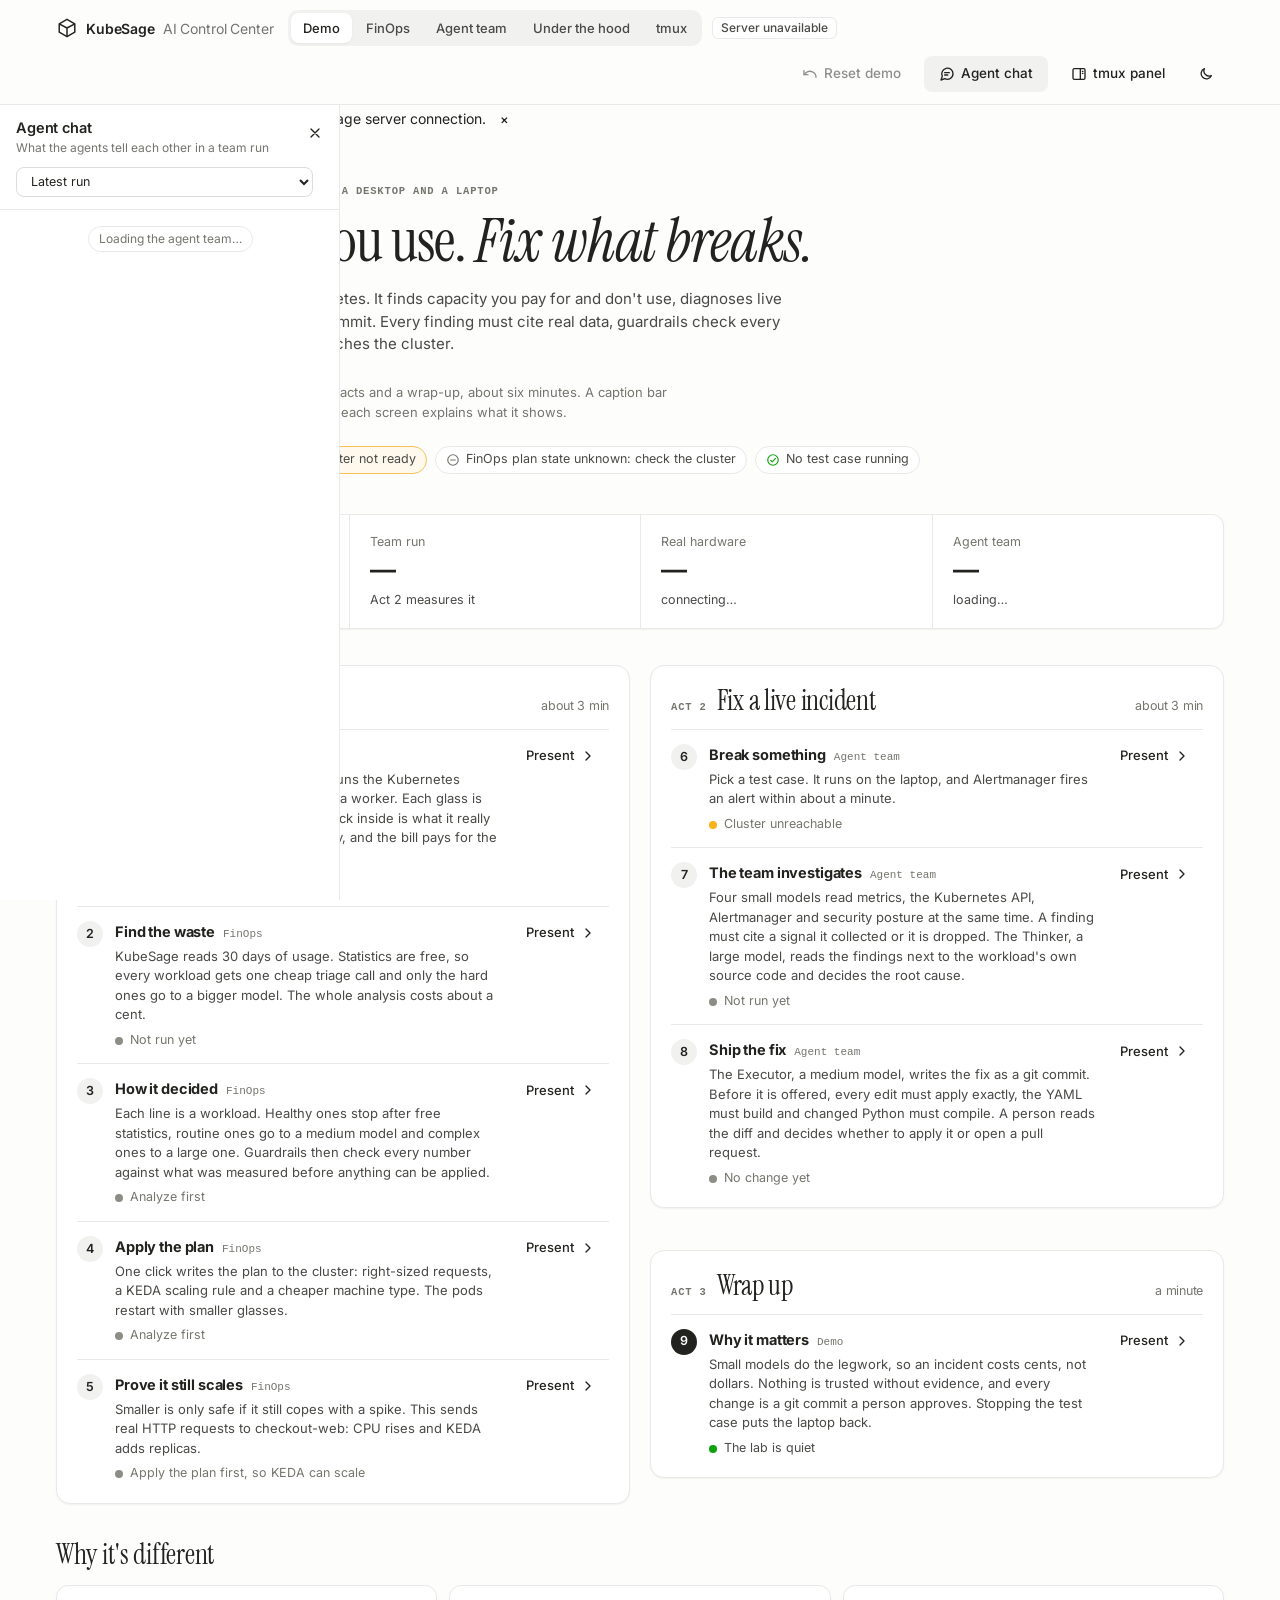
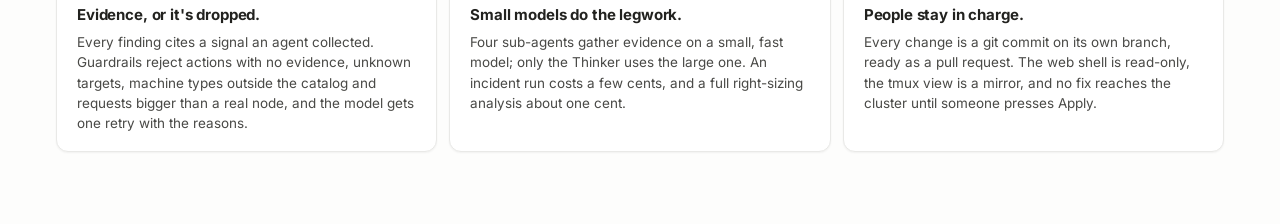
==== commit 183e34a9: "Fix the review's remaining findings: action policy, capacity, ring, cleanup, Demo and panels F01: co" ====
--- a/dashboard/index.html
+++ b/dashboard/index.html
@@ -9,6 +9,7 @@
 <link rel="stylesheet" href="css/lab.css">
 <link rel="stylesheet" href="css/agents.css">
 <link rel="stylesheet" href="css/tmux.css">
+<link rel="stylesheet" href="css/chat.css">
 <link rel="stylesheet" href="css/demo.css">
 </head>
 <body>
@@ -30,11 +31,18 @@
       <button id="btn-gitops" class="btn btn-outline" data-act hidden></button>
       <button id="btn-reset" class="btn btn-ghost" data-act
         title="Put the demo back in its oversized 'before' state: big requests, every workload on the 8600G"></button>
+      <button id="btn-chat" class="btn btn-ghost" aria-controls="chat" aria-pressed="false"
+        aria-label="Agent chat beside every view" title="Show what the agents tell each other"></button>
+      <button id="btn-side" class="btn btn-ghost" aria-controls="txside" aria-pressed="false"
+        aria-label="tmux panel beside every view" title="Show tmux beside every view"></button>
       <button id="btn-theme" class="btn btn-ghost btn-icon" aria-label="Toggle dark mode"></button>
     </div>
   </div>
   <div class="progress"></div>
 </header>
+<!-- Results and errors of actions whose own message area is in another view: always visible. -->
+<div id="toast" class="toast" role="status" aria-live="polite" hidden><span id="toast-text"></span>
+  <button id="toast-x" class="btn btn-ghost btn-icon btn-sm" aria-label="Dismiss message">×</button></div>
 
 <div id="demo" class="demo" role="tabpanel" aria-labelledby="tab-demo" data-panel="demo" tabindex="-1">
   <section class="demo-hero">
@@ -62,7 +70,7 @@
           few cents, and a full right-sizing analysis about one cent.</p></div>
       <div class="why"><b>People stay in charge.</b>
         <p>Every change is a git commit on its own branch, ready as a pull request. The web shell is read-only, the tmux view
-          is a mirror, and nothing reaches the cluster until someone presses Apply.</p></div>
+          is a mirror, and no fix reaches the cluster until someone presses Apply.</p></div>
     </div>
   </section>
 </div>
@@ -268,6 +276,8 @@
           <select id="tx-range"><option value="5">last 5 min</option><option value="30">last 30 min</option><option value="0">all held</option></select>
           <a class="tbtn" id="tx-save" href="/api/ring/dump?minutes=5" download style="display:inline-flex;align-items:center;text-decoration:none">save</a>
           <button class="tbtn" id="tx-pause" aria-pressed="false">pause</button></span>
+        <button class="tbtn" id="tx-side" aria-pressed="false" aria-controls="txside"
+          title="Back to the last view, with this mirror in a panel beside it">open as side panel</button>
       </div>
     </div>
     <div class="tx-win" id="tx-win"></div>
@@ -276,6 +286,34 @@
       <span id="tx-clock"></span></div>
   </section>
 </div>
+<!-- What the agents hand each other in a team run, as a conversation; drag its right edge to resize. -->
+<aside class="chat" id="chat" aria-labelledby="chat-title" hidden>
+  <div class="chat-grip" id="chat-grip" role="separator" aria-orientation="vertical" aria-label="Resize the agent chat"
+    aria-valuemin="280" tabindex="0"></div>
+  <div class="chat-top">
+    <div><h2 id="chat-title">Agent chat</h2><p>What the agents tell each other in a team run</p></div>
+    <button class="btn btn-ghost btn-icon btn-sm" id="chat-x" aria-label="Close the agent chat"></button>
+  </div>
+  <div class="chat-run"><select id="chat-pick" aria-label="Team run to show"></select><span id="chat-stat"></span></div>
+  <ol class="chat-log" id="chat-log" tabindex="0" aria-label="Messages"></ol>
+</aside>
+<!-- The same mirror beside the other views, one window at a time; drag its left edge to resize. -->
+<aside class="tmux txside" id="txside" aria-label="tmux beside this view" hidden>
+  <div class="txs-grip" id="txs-grip" role="separator" aria-orientation="vertical" aria-label="Resize the tmux panel"
+    aria-valuemin="320" tabindex="0"></div>
+  <div class="tx-top">
+    <div class="tx-id"><b>tmux · kubesage</b>
+      <span class="tx-ro" title="Text piped from the server's RAM ring. Nothing typed here reaches a terminal."><svg class="ic" viewBox="0 0 24 24"
+          fill="none" stroke="currentColor" stroke-width="2" stroke-linecap="round" stroke-linejoin="round" aria-hidden="true"><rect x="5" y="11"
+          width="14" height="10" rx="2"/><path d="M8 11V7a4 4 0 0 1 8 0v4"/></svg>read-only</span></div>
+    <div class="tx-ctl"><button class="tbtn" id="txs-full">full view</button>
+      <button class="tbtn" id="txs-x" aria-label="Close the tmux panel">close</button></div>
+  </div>
+  <div class="tx-win" id="txs-win"></div>
+  <div class="tmux-status"><span>[kubesage]</span>
+    <span role="tablist" aria-label="Windows" id="txs-windows"></span><span class="sp"></span>
+    <span id="txs-clock"></span></div>
+</aside>
 <aside class="dock" id="dock" aria-label="Demo guide" hidden>
   <div class="dk-top">
     <span class="dk-count" id="dk-count"></span><span class="dk-act" id="dk-act"></span>
@@ -299,6 +337,7 @@
 <script src="js/lab.js"></script>
 <script src="js/agents.js"></script>
 <script src="js/tmux.js"></script>
+<script src="js/chat.js"></script>
 <script src="js/demo.js"></script>
 <script src="js/main.js"></script>
 </body>
--- a/dashboard/css/tmux.css
+++ b/dashboard/css/tmux.css
@@ -22,6 +22,10 @@
 .tx-win .pane-h > span { overflow: hidden; text-overflow: ellipsis; white-space: nowrap; }
 .tx-win .pane-h b { flex: none; color: var(--t-green); }
 .tx-win .pane-h .st { flex: none; }
+.tx-win .pane-h .tbtn { flex: none; height: 20px; padding: 0 6px; font-size: 11.5px; }
+/* tmux's zoom (prefix z): one pane fills the window until it's unzoomed */
+.tx-win[data-zoomed] { grid-template-columns: minmax(0, 1fr) !important; grid-template-rows: minmax(0, 1fr); }
+.tx-win[data-zoomed] > .pane:not(.zoomed) { display: none; }
 .tx-win .pane-h .st.running { color: var(--t-violet); } .tx-win .pane-h .st.done { color: var(--t-green); } .tx-win .pane-h .st.failed { color: var(--t-red); }
 .tx-lines { flex: 1; min-height: 0; overflow: auto; padding: 6px 10px; }
 .tx-lines div { white-space: pre-wrap; overflow-wrap: anywhere; }
@@ -29,4 +33,28 @@
 .tx-ok { color: var(--t-green); } .tx-err { color: var(--t-red); } .tx-hi { color: var(--t-yellow); } .tx-head { color: var(--t-violet); }
 .tx-dim { color: var(--t-dim); } .tx-cy { color: var(--t-cyan); }
 .tx-think { color: #77776f; font-style: italic; }
+
+/* The panel beside the other views: a column on the right, or a sheet at the bottom on a narrow screen */
+:root { --side-w: 480px; --side: min(var(--side-w), 60vw); --sheet: 55vh; }
+.tmux.txside { position: fixed; z-index: 25; top: var(--top); right: 0; bottom: 0; display: flex; flex-direction: column; width: var(--side);
+  margin: 0; border-width: 0 0 0 1px; border-radius: 0; box-shadow: -8px 0 30px rgba(0, 0, 0, .12); }
+.txside .tx-top { padding: 8px 10px 8px 14px; }
+.txside .tx-ctl { margin-left: auto; }
+.txside .tx-win[data-n] { flex: 1; height: auto; min-height: 0; overflow: auto; grid-template-columns: minmax(0, 1fr);
+  grid-auto-rows: minmax(140px, 1fr); }
+.txside .tx-win[data-zoomed] { grid-auto-rows: minmax(0, 1fr); }
+.txside .tx-win .pane { height: auto; }
+.txs-grip { position: absolute; z-index: 1; top: 0; bottom: 0; left: 0; width: 6px; cursor: col-resize; touch-action: none; }
+.txs-grip:hover, .txs-grip:focus-visible, body.resizing .txs-grip { outline: none; background: color-mix(in srgb, var(--t-violet) 55%, transparent); }
+body.resizing { cursor: col-resize; user-select: none; }
+#btn-side[aria-pressed="true"] { background: var(--secondary); }
+/* base.css makes room for it, unless fitPanels() floats it over a view that would get too narrow */
+@media (min-width: 901px) { body.side-open:not(.side-over) { --pr: var(--side); } }
+@media (max-width: 600px) { #btn-side { display: none; } }  /* a phone has the tmux tab; the panel keeps its own close */
+@media (max-width: 900px) {
+  .tmux.txside { top: auto; left: 0; width: auto; height: var(--sheet); border-width: 1px 0 0; border-radius: 12px 12px 0 0;
+    box-shadow: 0 -8px 30px rgba(0, 0, 0, .18); }
+  .txs-grip { display: none; }
+  body.side-open { padding-bottom: var(--sheet); }
+}
 @media (prefers-reduced-motion: reduce) { *, *::before, *::after { animation: none !important; transition: none !important; } }
--- a/dashboard/css/chat.css
+++ b/dashboard/css/chat.css
@@ -0,0 +1,78 @@
+/* Agent chat: the sidebar on the left. A team run as the messages its agents hand each other. */
+:root { --chat-w: 340px; --chat: min(var(--chat-w), 34vw); }
+.chat { position: fixed; z-index: 24; top: var(--top); left: 0; bottom: 0; display: flex; flex-direction: column; width: var(--chat);
+  background: var(--card); border-right: 1px solid var(--border); }
+@media (min-width: 901px) { body.chat-open { --pl: var(--chat); } }  /* base.css makes room for it */
+.chat-top { display: flex; align-items: flex-start; gap: 8px; padding: 14px 10px 0 16px; }
+.chat-top > div { flex: 1; min-width: 0; }
+.chat-top h2 { font: 600 14.5px/1.3 var(--sans); letter-spacing: -.01em; }
+.chat-top p { margin: 1px 0 0; font-size: 12px; color: var(--muted); }
+.chat-run { display: flex; align-items: center; gap: 10px; padding: 10px 16px 12px; border-bottom: 1px solid var(--border);
+  font: 11.5px var(--mono); color: var(--muted); white-space: nowrap; }
+.chat-run select { flex: 1; min-width: 0; height: 30px; font-size: 12.5px; }
+.chat-log { flex: 1; min-height: 0; overflow: auto; display: flex; flex-direction: column; gap: 16px; margin: 0;
+  padding: 16px 14px 24px 16px; list-style: none; }
+.chat-log:focus-visible { outline: 2px solid var(--ring); outline-offset: -2px; }
+
+.msg { display: grid; grid-template-columns: 28px minmax(0, 1fr); gap: 10px; }
+.av { display: grid; place-items: center; width: 28px; height: 28px; border-radius: 50%; background: var(--secondary); color: var(--fg-2);
+  font: 600 11px/1 var(--sans); letter-spacing: -.01em; }
+.av .ic { width: 15px; height: 15px; }
+.av[data-role="thinker"] { background: color-mix(in srgb, var(--rec) 20%, var(--card)); color: var(--fg); }
+.av[data-role="executor"] { background: var(--primary); color: var(--primary-fg); }
+.av[data-role="system"], .av[data-role="person"] { background: var(--card); border: 1px solid var(--border); }
+.msg-b { min-width: 0; }
+.msg-h { display: flex; flex-wrap: wrap; align-items: baseline; gap: 0 6px; min-height: 18px; font-size: 12.5px; }
+.msg-who { padding: 0; border: 0; background: none; color: var(--fg); font: 600 13px var(--sans); }
+button.msg-who { cursor: pointer; }
+button.msg-who:hover { text-decoration: underline; text-underline-offset: 2px; }
+button.msg-who:focus-visible, .msg-why summary:focus-visible { outline: 2px solid var(--ring); outline-offset: 2px; border-radius: 3px; }
+.msg-to { color: var(--muted); }
+.msg-h time { margin-left: auto; color: var(--muted); font: 11px var(--mono); font-variant-numeric: tabular-nums; }
+.bubble { margin-top: 4px; padding: 9px 11px; border: 1px solid var(--border); border-radius: 4px 12px 12px 12px; background: var(--bg);
+  font-size: 13px; line-height: 1.45; overflow-wrap: anywhere; }
+.bubble > p { margin: 0; }
+.bubble > p + p { margin-top: 6px; }
+.bubble > .btn { margin-top: 10px; }
+.msg[data-kind="err"] .bubble { border-color: color-mix(in srgb, var(--crit) 55%, var(--border)); }
+.msg[data-kind="warn"] .bubble { border-color: color-mix(in srgb, var(--warn) 65%, var(--border)); }
+.msg-g { margin-top: 8px; }
+.msg-g > span { font: 600 10px var(--mono); letter-spacing: .07em; text-transform: uppercase; color: var(--muted); }
+.msg-g ul { display: grid; gap: 5px; margin: 4px 0 0; padding: 0; list-style: none; }
+.msg-g li { font-size: 12.5px; color: var(--fg-2); }
+.msg-g li b { color: var(--fg); font-weight: 600; }
+.msg-g code { font: 11.5px var(--mono); color: var(--fg-2); }
+.msg-g .badge { height: 18px; padding: 0 5px; font-size: 11px; }
+.msg-sub { display: block; color: var(--muted); }
+.sev { display: inline-flex; align-items: center; gap: 4px; margin-right: 2px; font: 11px var(--mono); color: var(--muted); }
+.sev .dot { width: 7px; height: 7px; }
+.msg-meta { margin-top: 4px; font: 11px var(--mono); color: var(--muted); }
+.msg-meta span { white-space: nowrap; }
+.msg-why summary { width: fit-content; margin-top: 4px; font-size: 12px; color: var(--muted); cursor: pointer; }
+.msg-why pre { max-height: 260px; overflow: auto; margin: 6px 0 0; padding: 8px 10px; border-radius: 8px; background: var(--slab);
+  color: var(--fg-2); font: 11.5px/1.5 var(--mono); white-space: pre-wrap; overflow-wrap: anywhere; }
+
+/* A line the run itself says (its end, a pending alert), not a message from one agent to another */
+.msg.sys { display: flex; justify-content: center; padding: 0 8px; font-size: 12px; color: var(--muted); text-align: center; }
+.msg.sys span { padding: 3px 10px; border: 1px solid var(--border); border-radius: 99px; background: var(--card); }
+.msg.sys[data-kind="err"] span { border-color: var(--crit); color: var(--fg); }
+.msg.sys[data-kind="warn"] span { border-color: color-mix(in srgb, var(--warn) 65%, var(--border)); }
+.msg.typing { align-items: center; font-size: 12.5px; color: var(--fg-2); }
+.msg.typing b { color: var(--fg); font-weight: 600; }
+.dots { display: inline-flex; gap: 3px; margin-left: 6px; vertical-align: middle; }
+.dots i { width: 5px; height: 5px; border-radius: 50%; background: var(--rec); animation: blink 1.2s infinite; }
+.dots i:nth-child(2) { animation-delay: .2s; } .dots i:nth-child(3) { animation-delay: .4s; }
+@keyframes blink { 0%, 80%, 100% { opacity: .25; } 40% { opacity: 1; } }
+.chat-empty { display: grid; gap: 6px; justify-items: start; padding: 4px 2px; font-size: 13px; color: var(--fg-2); }
+.chat-empty b { color: var(--fg); }
+.chat-empty .btn { margin-top: 6px; }
+
+.chat-grip { position: absolute; z-index: 1; top: 0; bottom: 0; right: -3px; width: 6px; cursor: col-resize; touch-action: none; }
+.chat-grip:hover, .chat-grip:focus-visible, body.resizing .chat-grip { outline: none; background: color-mix(in srgb, var(--rec) 45%, transparent); }
+#btn-chat[aria-pressed="true"] { background: var(--secondary); }
+@media (max-width: 600px) { #btn-chat { display: none; } }  /* no room on a phone's header: the Agent team view opens it */
+/* A narrow screen has no room beside the view: the chat slides over it from the left, and closes with Esc or ×. */
+@media (max-width: 900px) {
+  .chat { z-index: 27; width: min(380px, calc(100% - 40px)); box-shadow: 8px 0 30px rgba(0, 0, 0, .18); }
+  .chat-grip { display: none; }
+}
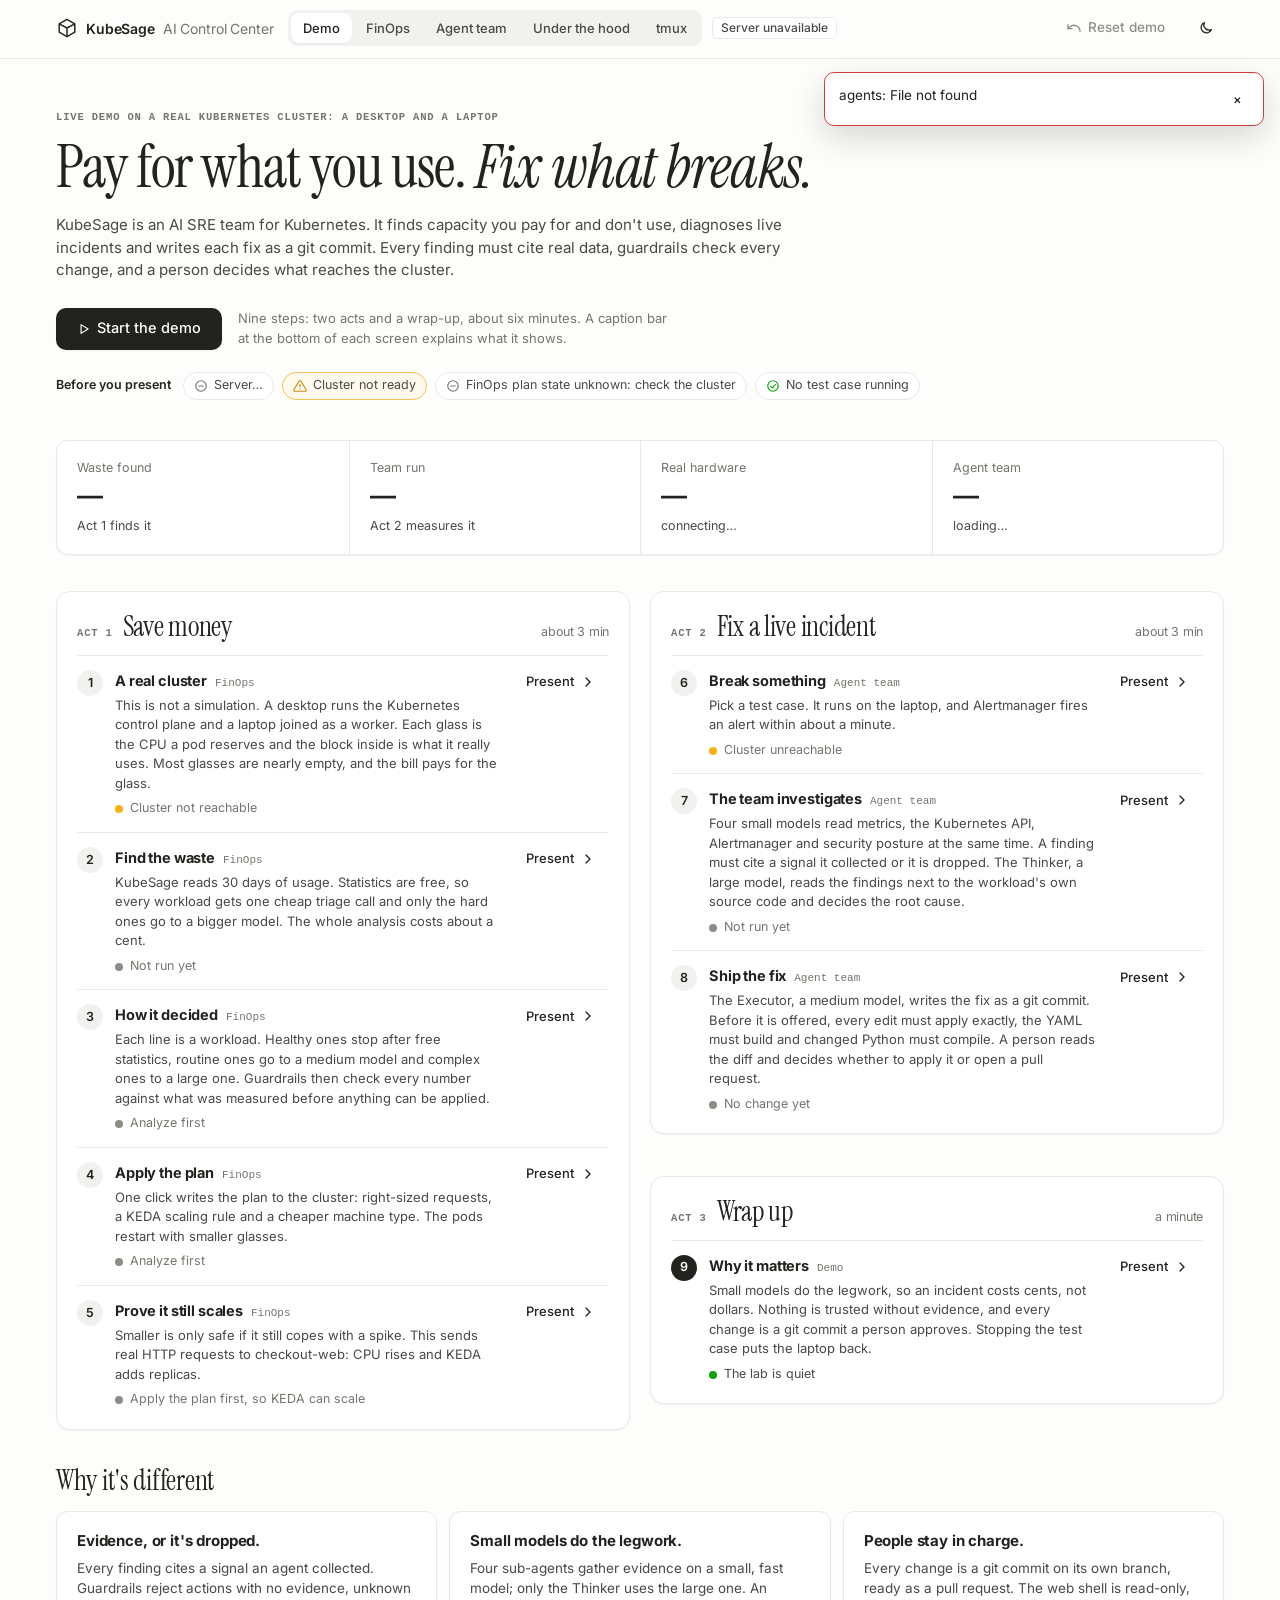
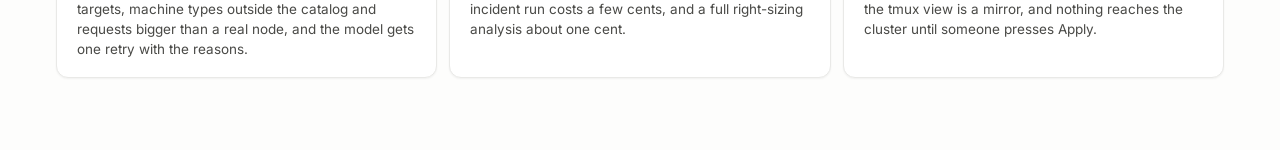
==== commit fe5bf428: "Merge pull request #16 from manupawickramasinghe/fix/review-findings Fix the review findings: Execut" ====
--- a/dashboard/index.html
+++ b/dashboard/index.html
@@ -9,7 +9,6 @@
 <link rel="stylesheet" href="css/lab.css">
 <link rel="stylesheet" href="css/agents.css">
 <link rel="stylesheet" href="css/tmux.css">
-<link rel="stylesheet" href="css/chat.css">
 <link rel="stylesheet" href="css/demo.css">
 </head>
 <body>
@@ -31,10 +30,6 @@
       <button id="btn-gitops" class="btn btn-outline" data-act hidden></button>
       <button id="btn-reset" class="btn btn-ghost" data-act
         title="Put the demo back in its oversized 'before' state: big requests, every workload on the 8600G"></button>
-      <button id="btn-chat" class="btn btn-ghost" aria-controls="chat" aria-pressed="false"
-        aria-label="Agent chat beside every view" title="Show what the agents tell each other"></button>
-      <button id="btn-side" class="btn btn-ghost" aria-controls="txside" aria-pressed="false"
-        aria-label="tmux panel beside every view" title="Show tmux beside every view"></button>
       <button id="btn-theme" class="btn btn-ghost btn-icon" aria-label="Toggle dark mode"></button>
     </div>
   </div>
@@ -70,7 +65,7 @@
           few cents, and a full right-sizing analysis about one cent.</p></div>
       <div class="why"><b>People stay in charge.</b>
         <p>Every change is a git commit on its own branch, ready as a pull request. The web shell is read-only, the tmux view
-          is a mirror, and no fix reaches the cluster until someone presses Apply.</p></div>
+          is a mirror, and nothing reaches the cluster until someone presses Apply.</p></div>
     </div>
   </section>
 </div>
@@ -276,8 +271,6 @@
           <select id="tx-range"><option value="5">last 5 min</option><option value="30">last 30 min</option><option value="0">all held</option></select>
           <a class="tbtn" id="tx-save" href="/api/ring/dump?minutes=5" download style="display:inline-flex;align-items:center;text-decoration:none">save</a>
           <button class="tbtn" id="tx-pause" aria-pressed="false">pause</button></span>
-        <button class="tbtn" id="tx-side" aria-pressed="false" aria-controls="txside"
-          title="Back to the last view, with this mirror in a panel beside it">open as side panel</button>
       </div>
     </div>
     <div class="tx-win" id="tx-win"></div>
@@ -286,34 +279,6 @@
       <span id="tx-clock"></span></div>
   </section>
 </div>
-<!-- What the agents hand each other in a team run, as a conversation; drag its right edge to resize. -->
-<aside class="chat" id="chat" aria-labelledby="chat-title" hidden>
-  <div class="chat-grip" id="chat-grip" role="separator" aria-orientation="vertical" aria-label="Resize the agent chat"
-    aria-valuemin="280" tabindex="0"></div>
-  <div class="chat-top">
-    <div><h2 id="chat-title">Agent chat</h2><p>What the agents tell each other in a team run</p></div>
-    <button class="btn btn-ghost btn-icon btn-sm" id="chat-x" aria-label="Close the agent chat"></button>
-  </div>
-  <div class="chat-run"><select id="chat-pick" aria-label="Team run to show"></select><span id="chat-stat"></span></div>
-  <ol class="chat-log" id="chat-log" tabindex="0" aria-label="Messages"></ol>
-</aside>
-<!-- The same mirror beside the other views, one window at a time; drag its left edge to resize. -->
-<aside class="tmux txside" id="txside" aria-label="tmux beside this view" hidden>
-  <div class="txs-grip" id="txs-grip" role="separator" aria-orientation="vertical" aria-label="Resize the tmux panel"
-    aria-valuemin="320" tabindex="0"></div>
-  <div class="tx-top">
-    <div class="tx-id"><b>tmux · kubesage</b>
-      <span class="tx-ro" title="Text piped from the server's RAM ring. Nothing typed here reaches a terminal."><svg class="ic" viewBox="0 0 24 24"
-          fill="none" stroke="currentColor" stroke-width="2" stroke-linecap="round" stroke-linejoin="round" aria-hidden="true"><rect x="5" y="11"
-          width="14" height="10" rx="2"/><path d="M8 11V7a4 4 0 0 1 8 0v4"/></svg>read-only</span></div>
-    <div class="tx-ctl"><button class="tbtn" id="txs-full">full view</button>
-      <button class="tbtn" id="txs-x" aria-label="Close the tmux panel">close</button></div>
-  </div>
-  <div class="tx-win" id="txs-win"></div>
-  <div class="tmux-status"><span>[kubesage]</span>
-    <span role="tablist" aria-label="Windows" id="txs-windows"></span><span class="sp"></span>
-    <span id="txs-clock"></span></div>
-</aside>
 <aside class="dock" id="dock" aria-label="Demo guide" hidden>
   <div class="dk-top">
     <span class="dk-count" id="dk-count"></span><span class="dk-act" id="dk-act"></span>
@@ -337,7 +302,6 @@
 <script src="js/lab.js"></script>
 <script src="js/agents.js"></script>
 <script src="js/tmux.js"></script>
-<script src="js/chat.js"></script>
 <script src="js/demo.js"></script>
 <script src="js/main.js"></script>
 </body>
--- a/dashboard/css/base.css
+++ b/dashboard/css/base.css
@@ -170,3 +170,12 @@
 @media (max-width: 380px) {
   #btn-reset span { position: absolute; width: 1px; height: 1px; overflow: hidden; clip: rect(0 0 0 0); white-space: nowrap; }
 }
+
+/* Toast: the message of an action whose own message area is in a view that isn't open */
+.toast { position: fixed; z-index: 45; top: 72px; right: 16px; display: flex; align-items: start; gap: 10px;
+  width: min(440px, calc(100% - 32px)); padding: 12px 12px 12px 14px; border: 1px solid var(--border); border-radius: 10px;
+  background: var(--card); box-shadow: 0 12px 32px rgba(16, 16, 14, .16); font-size: 13.5px; overflow-wrap: anywhere; }
+.toast[data-kind="err"] { border-color: var(--crit); }
+.toast[data-kind="warn"] { border-color: var(--warn); }
+.toast .btn { margin-left: auto; flex: none; }
+@media (max-width: 600px) { .toast { top: auto; bottom: 12px; right: 12px; width: calc(100% - 24px); } body.presenting .toast { bottom: 240px; } }
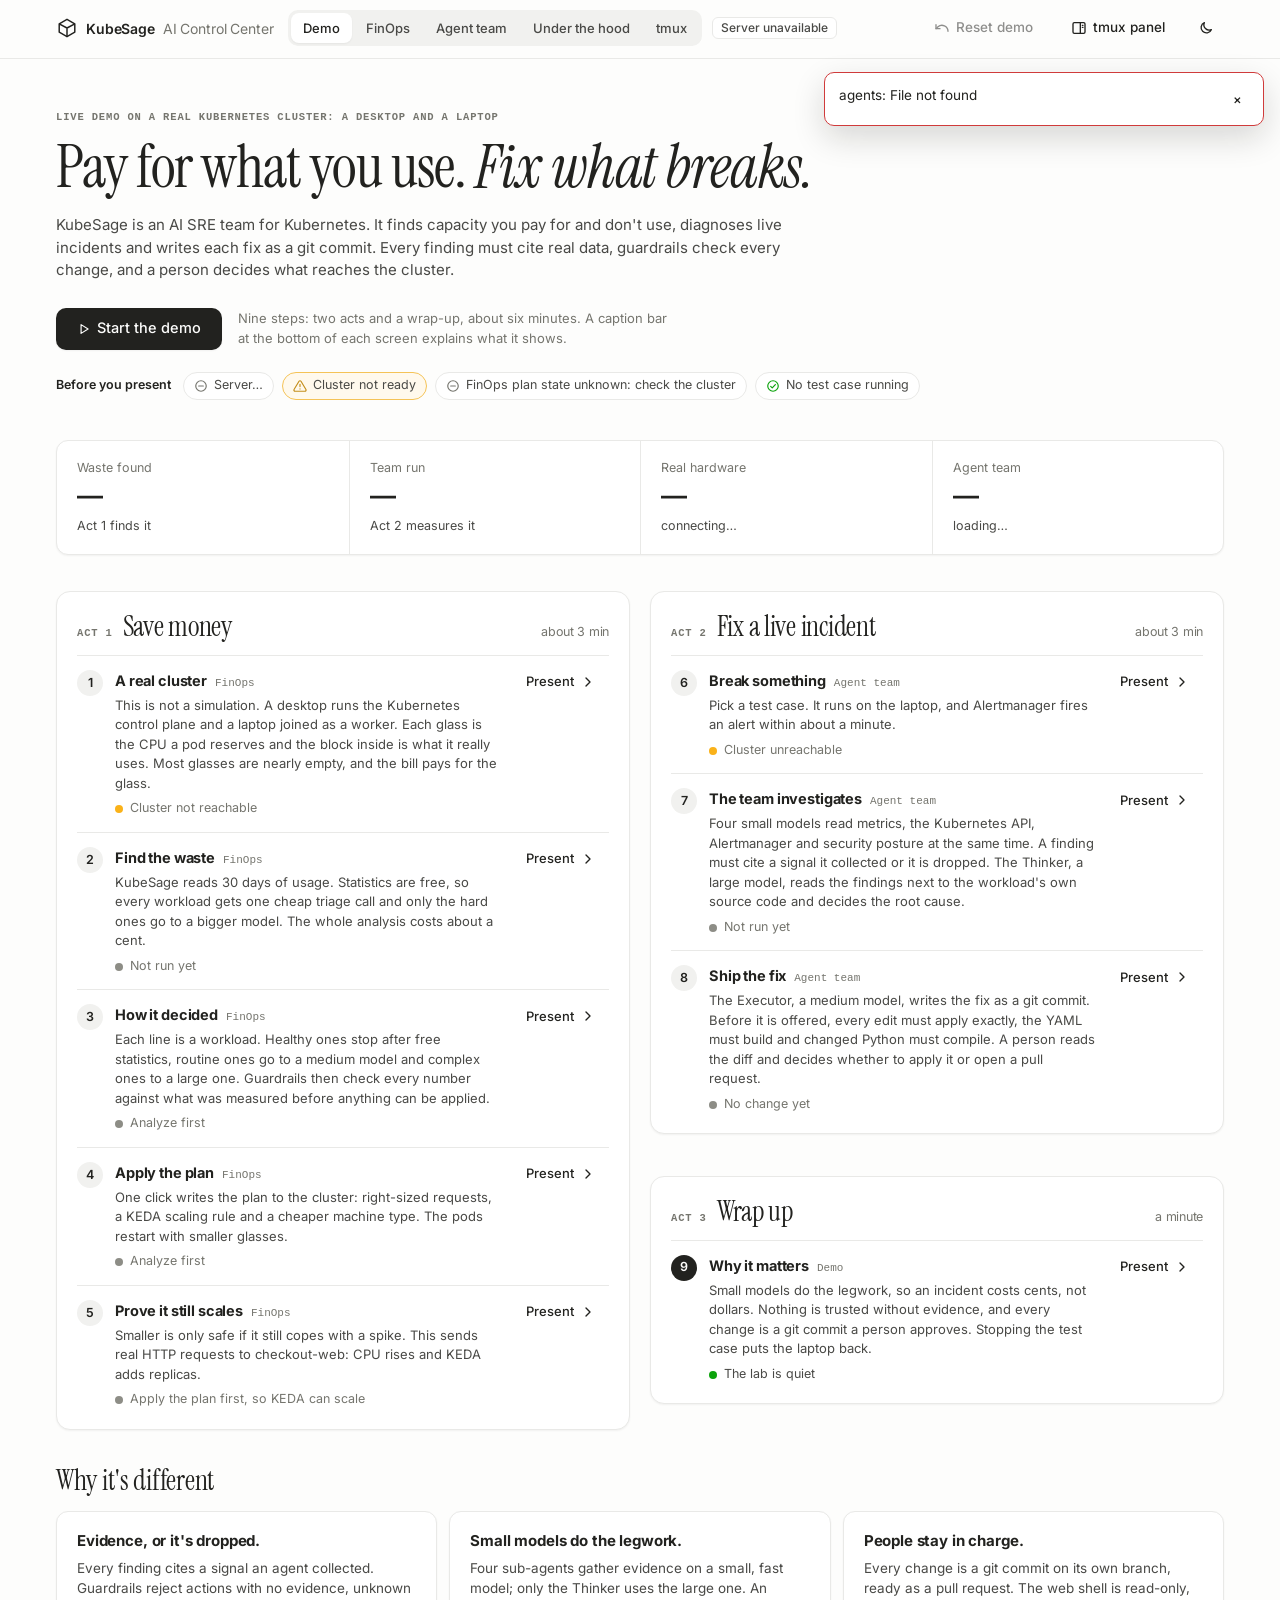
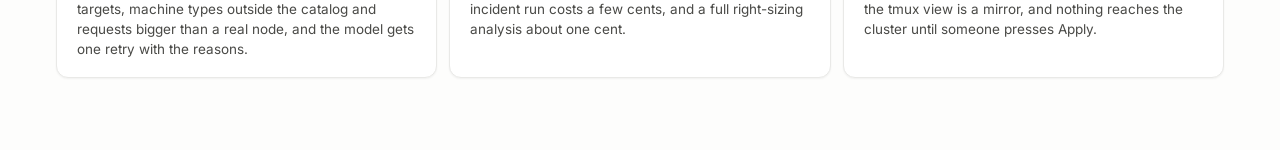
==== commit 19bb4137: "Merge pull request #17 from manupawickramasinghe/feat/tmux-side Show the tmux mirror beside every vi" ====
--- a/dashboard/index.html
+++ b/dashboard/index.html
@@ -30,6 +30,8 @@
       <button id="btn-gitops" class="btn btn-outline" data-act hidden></button>
       <button id="btn-reset" class="btn btn-ghost" data-act
         title="Put the demo back in its oversized 'before' state: big requests, every workload on the 8600G"></button>
+      <button id="btn-side" class="btn btn-ghost" aria-controls="txside" aria-pressed="false"
+        aria-label="tmux panel beside every view" title="Show tmux beside every view"></button>
       <button id="btn-theme" class="btn btn-ghost btn-icon" aria-label="Toggle dark mode"></button>
     </div>
   </div>
@@ -271,6 +273,8 @@
           <select id="tx-range"><option value="5">last 5 min</option><option value="30">last 30 min</option><option value="0">all held</option></select>
           <a class="tbtn" id="tx-save" href="/api/ring/dump?minutes=5" download style="display:inline-flex;align-items:center;text-decoration:none">save</a>
           <button class="tbtn" id="tx-pause" aria-pressed="false">pause</button></span>
+        <button class="tbtn" id="tx-side" aria-pressed="false" aria-controls="txside"
+          title="Back to the last view, with this mirror in a panel beside it">open as side panel</button>
       </div>
     </div>
     <div class="tx-win" id="tx-win"></div>
@@ -279,6 +283,23 @@
       <span id="tx-clock"></span></div>
   </section>
 </div>
+<!-- The same mirror beside the other views, one window at a time; drag its left edge to resize. -->
+<aside class="tmux txside" id="txside" aria-label="tmux beside this view" hidden>
+  <div class="txs-grip" id="txs-grip" role="separator" aria-orientation="vertical" aria-label="Resize the tmux panel"
+    aria-valuemin="320" tabindex="0"></div>
+  <div class="tx-top">
+    <div class="tx-id"><b>tmux · kubesage</b>
+      <span class="tx-ro" title="Text piped from the server's RAM ring. Nothing typed here reaches a terminal."><svg class="ic" viewBox="0 0 24 24"
+          fill="none" stroke="currentColor" stroke-width="2" stroke-linecap="round" stroke-linejoin="round" aria-hidden="true"><rect x="5" y="11"
+          width="14" height="10" rx="2"/><path d="M8 11V7a4 4 0 0 1 8 0v4"/></svg>read-only</span></div>
+    <div class="tx-ctl"><button class="tbtn" id="txs-full">full view</button>
+      <button class="tbtn" id="txs-x" aria-label="Close the tmux panel">close</button></div>
+  </div>
+  <div class="tx-win" id="txs-win"></div>
+  <div class="tmux-status"><span>[kubesage]</span>
+    <span role="tablist" aria-label="Windows" id="txs-windows"></span><span class="sp"></span>
+    <span id="txs-clock"></span></div>
+</aside>
 <aside class="dock" id="dock" aria-label="Demo guide" hidden>
   <div class="dk-top">
     <span class="dk-count" id="dk-count"></span><span class="dk-act" id="dk-act"></span>
--- a/dashboard/css/base.css
+++ b/dashboard/css/base.css
@@ -48,7 +48,7 @@
 @keyframes spin { to { transform: rotate(360deg); } }
 
 /* Header */
-header.top { position: sticky; top: 0; z-index: 10; border-bottom: 1px solid var(--border);
+header.top { position: sticky; top: 0; z-index: 10; container-type: inline-size; border-bottom: 1px solid var(--border);
   background: color-mix(in srgb, var(--bg) 86%, transparent); backdrop-filter: blur(12px); -webkit-backdrop-filter: blur(12px); }
 .top-inner { max-width: 1200px; margin: 0 auto; padding: 10px 16px; display: flex; flex-wrap: wrap; gap: 10px; align-items: center; }
 .brand { display: flex; align-items: center; gap: 8px; font-weight: 600; letter-spacing: -.01em; margin-right: 4px; }
@@ -158,7 +158,11 @@
 .viewtab[aria-selected="true"] { background: var(--card); color: var(--fg); box-shadow: var(--shadow); }
 .viewtab:focus-visible { outline: 2px solid var(--ring); outline-offset: 1px; }
 .vt-short { display: none; }
-@media (max-width: 900px) { .vt-long { display: none; } .vt-short { display: inline; } .brand span { display: none; } }
+@media (max-width: 900px) { .vt-long { display: none; } .vt-short { display: inline; } .brand span { display: none; }
+  .top-inner { column-gap: 8px; } .actions { gap: 4px; } .actions .btn-icon, #btn-side { width: 32px; padding: 0; } }
+/* The header's own width decides too: the tmux side panel narrows the page without narrowing the window. */
+@container (max-width: 1080px) { .vt-long { display: none; } .vt-short { display: inline; } .brand span { display: none; }
+  #btn-side { padding: 0 8px; } #btn-side span { display: none; } }
 @media (max-width: 600px) {
   .brand span { display: none; }
   .top-inner { gap: 8px; }
--- a/dashboard/css/tmux.css
+++ b/dashboard/css/tmux.css
@@ -36,7 +36,7 @@
 
 /* The panel beside the other views: a column on the right, or a sheet at the bottom on a narrow screen */
 :root { --side-w: 480px; --side: min(var(--side-w), 60vw); --sheet: 55vh; }
-.tmux.txside { position: fixed; z-index: 25; top: var(--top); right: 0; bottom: 0; display: flex; flex-direction: column; width: var(--side);
+.tmux.txside { position: fixed; z-index: 25; top: 0; right: 0; bottom: 0; display: flex; flex-direction: column; width: var(--side);
   margin: 0; border-width: 0 0 0 1px; border-radius: 0; box-shadow: -8px 0 30px rgba(0, 0, 0, .12); }
 .txside .tx-top { padding: 8px 10px 8px 14px; }
 .txside .tx-ctl { margin-left: auto; }
@@ -48,8 +48,11 @@
 .txs-grip:hover, .txs-grip:focus-visible, body.resizing .txs-grip { outline: none; background: color-mix(in srgb, var(--t-violet) 55%, transparent); }
 body.resizing { cursor: col-resize; user-select: none; }
 #btn-side[aria-pressed="true"] { background: var(--secondary); }
-/* base.css makes room for it, unless fitPanels() floats it over a view that would get too narrow */
-@media (min-width: 901px) { body.side-open:not(.side-over) { --pr: var(--side); } }
+@media (min-width: 901px) {
+  body.side-open { padding-right: var(--side); }
+  body.side-open .dock { left: calc((100% - var(--side)) / 2); width: min(980px, calc(100% - var(--side) - 24px)); }
+  body.side-open .toast { right: calc(var(--side) + 16px); }
+}
 @media (max-width: 600px) { #btn-side { display: none; } }  /* a phone has the tmux tab; the panel keeps its own close */
 @media (max-width: 900px) {
   .tmux.txside { top: auto; left: 0; width: auto; height: var(--sheet); border-width: 1px 0 0; border-radius: 12px 12px 0 0;
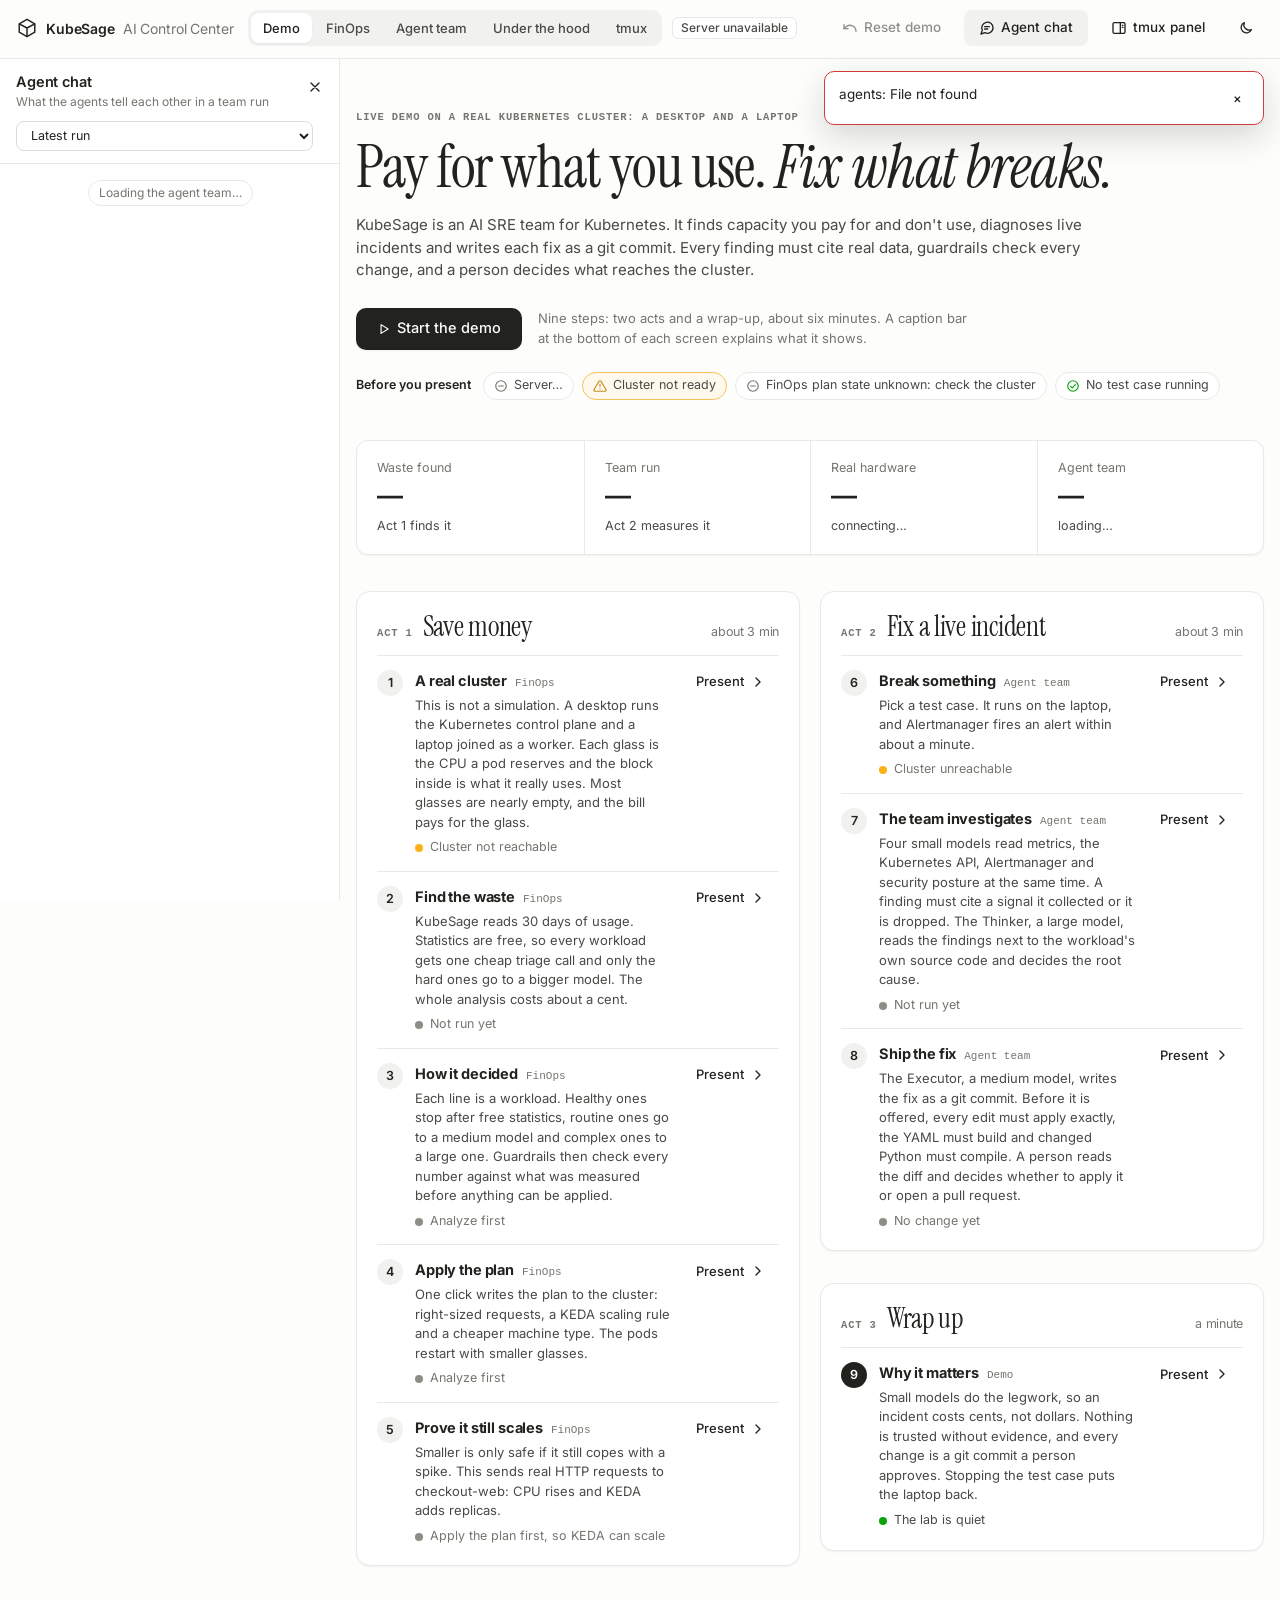
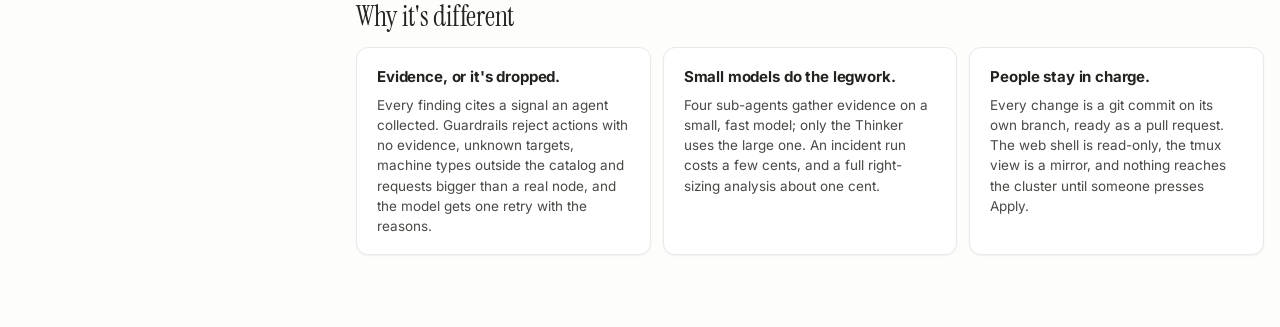
==== commit da430789: "Merge pull request #18 from manupawickramasinghe/feat/agent-chat Agent chat: what the agents tell ea" ====
--- a/dashboard/index.html
+++ b/dashboard/index.html
@@ -9,6 +9,7 @@
 <link rel="stylesheet" href="css/lab.css">
 <link rel="stylesheet" href="css/agents.css">
 <link rel="stylesheet" href="css/tmux.css">
+<link rel="stylesheet" href="css/chat.css">
 <link rel="stylesheet" href="css/demo.css">
 </head>
 <body>
@@ -30,6 +31,8 @@
       <button id="btn-gitops" class="btn btn-outline" data-act hidden></button>
       <button id="btn-reset" class="btn btn-ghost" data-act
         title="Put the demo back in its oversized 'before' state: big requests, every workload on the 8600G"></button>
+      <button id="btn-chat" class="btn btn-ghost" aria-controls="chat" aria-pressed="false"
+        aria-label="Agent chat beside every view" title="Show what the agents tell each other"></button>
       <button id="btn-side" class="btn btn-ghost" aria-controls="txside" aria-pressed="false"
         aria-label="tmux panel beside every view" title="Show tmux beside every view"></button>
       <button id="btn-theme" class="btn btn-ghost btn-icon" aria-label="Toggle dark mode"></button>
@@ -283,6 +286,17 @@
       <span id="tx-clock"></span></div>
   </section>
 </div>
+<!-- What the agents hand each other in a team run, as a conversation; drag its right edge to resize. -->
+<aside class="chat" id="chat" aria-labelledby="chat-title" hidden>
+  <div class="chat-grip" id="chat-grip" role="separator" aria-orientation="vertical" aria-label="Resize the agent chat"
+    aria-valuemin="280" tabindex="0"></div>
+  <div class="chat-top">
+    <div><h2 id="chat-title">Agent chat</h2><p>What the agents tell each other in a team run</p></div>
+    <button class="btn btn-ghost btn-icon btn-sm" id="chat-x" aria-label="Close the agent chat"></button>
+  </div>
+  <div class="chat-run"><select id="chat-pick" aria-label="Team run to show"></select><span id="chat-stat"></span></div>
+  <ol class="chat-log" id="chat-log" tabindex="0" aria-label="Messages"></ol>
+</aside>
 <!-- The same mirror beside the other views, one window at a time; drag its left edge to resize. -->
 <aside class="tmux txside" id="txside" aria-label="tmux beside this view" hidden>
   <div class="txs-grip" id="txs-grip" role="separator" aria-orientation="vertical" aria-label="Resize the tmux panel"
@@ -323,6 +337,7 @@
 <script src="js/lab.js"></script>
 <script src="js/agents.js"></script>
 <script src="js/tmux.js"></script>
+<script src="js/chat.js"></script>
 <script src="js/demo.js"></script>
 <script src="js/main.js"></script>
 </body>
--- a/dashboard/css/base.css
+++ b/dashboard/css/base.css
@@ -50,7 +50,7 @@
 /* Header */
 header.top { position: sticky; top: 0; z-index: 10; container-type: inline-size; border-bottom: 1px solid var(--border);
   background: color-mix(in srgb, var(--bg) 86%, transparent); backdrop-filter: blur(12px); -webkit-backdrop-filter: blur(12px); }
-.top-inner { max-width: 1200px; margin: 0 auto; padding: 10px 16px; display: flex; flex-wrap: wrap; gap: 10px; align-items: center; }
+.top-inner { max-width: 1280px; margin: 0 auto; padding: 10px 16px; display: flex; flex-wrap: wrap; gap: 10px; align-items: center; }
 .brand { display: flex; align-items: center; gap: 8px; font-weight: 600; letter-spacing: -.01em; margin-right: 4px; }
 .brand .ic { width: 22px; height: 22px; }
 .brand span { color: var(--muted); font-weight: 400; }
@@ -94,6 +94,13 @@
 
 /* Layout */
 main { max-width: 1200px; margin: 0 auto; padding: 0 16px 72px; }
+/* The panels beside the views (agent chat on the left, tmux on the right) hang under the header, which keeps the
+   window's full width. On a wide screen the views make room for them: --pl and --pr are their widths. */
+:root { --top: 59px; --pl: 0px; --pr: 0px; }
+@media (min-width: 901px) {
+  body { padding-left: var(--pl); padding-right: var(--pr); }
+  header.top { margin-left: calc(-1 * var(--pl)); margin-right: calc(-1 * var(--pr)); }
+}
 [data-panel]:focus { outline: none; }  /* a view is focused when the URL names it; the ring would frame the whole page */
 .hero { padding: 52px 0 8px; }
 .eyebrow { display: flex; flex-wrap: wrap; align-items: center; gap: 8px; margin: 0 0 16px; font-size: 12.5px; color: var(--muted); }
@@ -159,10 +166,11 @@
 .viewtab:focus-visible { outline: 2px solid var(--ring); outline-offset: 1px; }
 .vt-short { display: none; }
 @media (max-width: 900px) { .vt-long { display: none; } .vt-short { display: inline; } .brand span { display: none; }
-  .top-inner { column-gap: 8px; } .actions { gap: 4px; } .actions .btn-icon, #btn-side { width: 32px; padding: 0; } }
-/* The header's own width decides too: the tmux side panel narrows the page without narrowing the window. */
-@container (max-width: 1080px) { .vt-long { display: none; } .vt-short { display: inline; } .brand span { display: none; }
-  #btn-side { padding: 0 8px; } #btn-side span { display: none; } }
+  .top-inner { column-gap: 8px; } .actions { gap: 4px; } .actions .btn-icon, #btn-side, #btn-chat { width: 32px; padding: 0; }
+  .mode-llm { display: none; } .viewtab { padding: 0 9px; } }
+/* The header's own width decides too, so it stays one row with every button in it. */
+@container (max-width: 1240px) { .vt-long { display: none; } .vt-short { display: inline; } .brand span { display: none; }
+  #btn-side, #btn-chat { padding: 0 8px; } #btn-side span, #btn-chat span { display: none; } }
 @media (max-width: 600px) {
   .brand span { display: none; }
   .top-inner { gap: 8px; }
@@ -176,7 +184,7 @@
 }
 
 /* Toast: the message of an action whose own message area is in a view that isn't open */
-.toast { position: fixed; z-index: 45; top: 72px; right: 16px; display: flex; align-items: start; gap: 10px;
+.toast { position: fixed; z-index: 45; top: calc(var(--top) + 12px); right: calc(var(--pr) + 16px); display: flex; align-items: start; gap: 10px;
   width: min(440px, calc(100% - 32px)); padding: 12px 12px 12px 14px; border: 1px solid var(--border); border-radius: 10px;
   background: var(--card); box-shadow: 0 12px 32px rgba(16, 16, 14, .16); font-size: 13.5px; overflow-wrap: anywhere; }
 .toast[data-kind="err"] { border-color: var(--crit); }
--- a/dashboard/css/tmux.css
+++ b/dashboard/css/tmux.css
@@ -36,7 +36,7 @@
 
 /* The panel beside the other views: a column on the right, or a sheet at the bottom on a narrow screen */
 :root { --side-w: 480px; --side: min(var(--side-w), 60vw); --sheet: 55vh; }
-.tmux.txside { position: fixed; z-index: 25; top: 0; right: 0; bottom: 0; display: flex; flex-direction: column; width: var(--side);
+.tmux.txside { position: fixed; z-index: 25; top: var(--top); right: 0; bottom: 0; display: flex; flex-direction: column; width: var(--side);
   margin: 0; border-width: 0 0 0 1px; border-radius: 0; box-shadow: -8px 0 30px rgba(0, 0, 0, .12); }
 .txside .tx-top { padding: 8px 10px 8px 14px; }
 .txside .tx-ctl { margin-left: auto; }
@@ -48,11 +48,7 @@
 .txs-grip:hover, .txs-grip:focus-visible, body.resizing .txs-grip { outline: none; background: color-mix(in srgb, var(--t-violet) 55%, transparent); }
 body.resizing { cursor: col-resize; user-select: none; }
 #btn-side[aria-pressed="true"] { background: var(--secondary); }
-@media (min-width: 901px) {
-  body.side-open { padding-right: var(--side); }
-  body.side-open .dock { left: calc((100% - var(--side)) / 2); width: min(980px, calc(100% - var(--side) - 24px)); }
-  body.side-open .toast { right: calc(var(--side) + 16px); }
-}
+@media (min-width: 901px) { body.side-open { --pr: var(--side); } }  /* base.css makes room for it */
 @media (max-width: 600px) { #btn-side { display: none; } }  /* a phone has the tmux tab; the panel keeps its own close */
 @media (max-width: 900px) {
   .tmux.txside { top: auto; left: 0; width: auto; height: var(--sheet); border-width: 1px 0 0; border-radius: 12px 12px 0 0;
--- a/dashboard/css/chat.css
+++ b/dashboard/css/chat.css
@@ -0,0 +1,78 @@
+/* Agent chat: the sidebar on the left. A team run as the messages its agents hand each other. */
+:root { --chat-w: 340px; --chat: min(var(--chat-w), 34vw); }
+.chat { position: fixed; z-index: 24; top: var(--top); left: 0; bottom: 0; display: flex; flex-direction: column; width: var(--chat);
+  background: var(--card); border-right: 1px solid var(--border); }
+@media (min-width: 901px) { body.chat-open { --pl: var(--chat); } }  /* base.css makes room for it */
+.chat-top { display: flex; align-items: flex-start; gap: 8px; padding: 14px 10px 0 16px; }
+.chat-top > div { flex: 1; min-width: 0; }
+.chat-top h2 { font: 600 14.5px/1.3 var(--sans); letter-spacing: -.01em; }
+.chat-top p { margin: 1px 0 0; font-size: 12px; color: var(--muted); }
+.chat-run { display: flex; align-items: center; gap: 10px; padding: 10px 16px 12px; border-bottom: 1px solid var(--border);
+  font: 11.5px var(--mono); color: var(--muted); white-space: nowrap; }
+.chat-run select { flex: 1; min-width: 0; height: 30px; font-size: 12.5px; }
+.chat-log { flex: 1; min-height: 0; overflow: auto; display: flex; flex-direction: column; gap: 16px; margin: 0;
+  padding: 16px 14px 24px 16px; list-style: none; }
+.chat-log:focus-visible { outline: 2px solid var(--ring); outline-offset: -2px; }
+
+.msg { display: grid; grid-template-columns: 28px minmax(0, 1fr); gap: 10px; }
+.av { display: grid; place-items: center; width: 28px; height: 28px; border-radius: 50%; background: var(--secondary); color: var(--fg-2);
+  font: 600 11px/1 var(--sans); letter-spacing: -.01em; }
+.av .ic { width: 15px; height: 15px; }
+.av[data-role="thinker"] { background: color-mix(in srgb, var(--rec) 20%, var(--card)); color: var(--fg); }
+.av[data-role="executor"] { background: var(--primary); color: var(--primary-fg); }
+.av[data-role="system"], .av[data-role="person"] { background: var(--card); border: 1px solid var(--border); }
+.msg-b { min-width: 0; }
+.msg-h { display: flex; flex-wrap: wrap; align-items: baseline; gap: 0 6px; min-height: 18px; font-size: 12.5px; }
+.msg-who { padding: 0; border: 0; background: none; color: var(--fg); font: 600 13px var(--sans); }
+button.msg-who { cursor: pointer; }
+button.msg-who:hover { text-decoration: underline; text-underline-offset: 2px; }
+button.msg-who:focus-visible, .msg-why summary:focus-visible { outline: 2px solid var(--ring); outline-offset: 2px; border-radius: 3px; }
+.msg-to { color: var(--muted); }
+.msg-h time { margin-left: auto; color: var(--muted); font: 11px var(--mono); font-variant-numeric: tabular-nums; }
+.bubble { margin-top: 4px; padding: 9px 11px; border: 1px solid var(--border); border-radius: 4px 12px 12px 12px; background: var(--bg);
+  font-size: 13px; line-height: 1.45; overflow-wrap: anywhere; }
+.bubble > p { margin: 0; }
+.bubble > p + p { margin-top: 6px; }
+.bubble > .btn { margin-top: 10px; }
+.msg[data-kind="err"] .bubble { border-color: color-mix(in srgb, var(--crit) 55%, var(--border)); }
+.msg[data-kind="warn"] .bubble { border-color: color-mix(in srgb, var(--warn) 65%, var(--border)); }
+.msg-g { margin-top: 8px; }
+.msg-g > span { font: 600 10px var(--mono); letter-spacing: .07em; text-transform: uppercase; color: var(--muted); }
+.msg-g ul { display: grid; gap: 5px; margin: 4px 0 0; padding: 0; list-style: none; }
+.msg-g li { font-size: 12.5px; color: var(--fg-2); }
+.msg-g li b { color: var(--fg); font-weight: 600; }
+.msg-g code { font: 11.5px var(--mono); color: var(--fg-2); }
+.msg-g .badge { height: 18px; padding: 0 5px; font-size: 11px; }
+.msg-sub { display: block; color: var(--muted); }
+.sev { display: inline-flex; align-items: center; gap: 4px; margin-right: 2px; font: 11px var(--mono); color: var(--muted); }
+.sev .dot { width: 7px; height: 7px; }
+.msg-meta { margin-top: 4px; font: 11px var(--mono); color: var(--muted); }
+.msg-meta span { white-space: nowrap; }
+.msg-why summary { width: fit-content; margin-top: 4px; font-size: 12px; color: var(--muted); cursor: pointer; }
+.msg-why pre { max-height: 260px; overflow: auto; margin: 6px 0 0; padding: 8px 10px; border-radius: 8px; background: var(--slab);
+  color: var(--fg-2); font: 11.5px/1.5 var(--mono); white-space: pre-wrap; overflow-wrap: anywhere; }
+
+/* A line the run itself says (its end, a pending alert), not a message from one agent to another */
+.msg.sys { display: flex; justify-content: center; padding: 0 8px; font-size: 12px; color: var(--muted); text-align: center; }
+.msg.sys span { padding: 3px 10px; border: 1px solid var(--border); border-radius: 99px; background: var(--card); }
+.msg.sys[data-kind="err"] span { border-color: var(--crit); color: var(--fg); }
+.msg.sys[data-kind="warn"] span { border-color: color-mix(in srgb, var(--warn) 65%, var(--border)); }
+.msg.typing { align-items: center; font-size: 12.5px; color: var(--fg-2); }
+.msg.typing b { color: var(--fg); font-weight: 600; }
+.dots { display: inline-flex; gap: 3px; margin-left: 6px; vertical-align: middle; }
+.dots i { width: 5px; height: 5px; border-radius: 50%; background: var(--rec); animation: blink 1.2s infinite; }
+.dots i:nth-child(2) { animation-delay: .2s; } .dots i:nth-child(3) { animation-delay: .4s; }
+@keyframes blink { 0%, 80%, 100% { opacity: .25; } 40% { opacity: 1; } }
+.chat-empty { display: grid; gap: 6px; justify-items: start; padding: 4px 2px; font-size: 13px; color: var(--fg-2); }
+.chat-empty b { color: var(--fg); }
+.chat-empty .btn { margin-top: 6px; }
+
+.chat-grip { position: absolute; z-index: 1; top: 0; bottom: 0; right: -3px; width: 6px; cursor: col-resize; touch-action: none; }
+.chat-grip:hover, .chat-grip:focus-visible, body.resizing .chat-grip { outline: none; background: color-mix(in srgb, var(--rec) 45%, transparent); }
+#btn-chat[aria-pressed="true"] { background: var(--secondary); }
+@media (max-width: 600px) { #btn-chat { display: none; } }  /* no room on a phone's header: the Agent team view opens it */
+/* A narrow screen has no room beside the view: the chat slides over it from the left, and closes with Esc or ×. */
+@media (max-width: 900px) {
+  .chat { z-index: 27; width: min(380px, calc(100% - 40px)); box-shadow: 8px 0 30px rgba(0, 0, 0, .18); }
+  .chat-grip { display: none; }
+}
--- a/dashboard/css/demo.css
+++ b/dashboard/css/demo.css
@@ -60,7 +60,8 @@
 .why p { margin: 6px 0 0; color: var(--fg-2); font-size: 13.5px; }
 
 /* Caption bar: what the audience is looking at, the step's one button, and back / next */
-.dock { position: fixed; z-index: 30; left: 50%; bottom: 16px; width: min(980px, calc(100% - 24px)); transform: translateX(-50%);
+.dock { position: fixed; z-index: 30; left: calc(var(--pl) + (100% - var(--pl) - var(--pr)) / 2); bottom: 16px;
+  width: min(980px, calc(100% - var(--pl) - var(--pr) - 24px)); transform: translateX(-50%);
   padding: 12px 16px 14px; background: var(--card); border: 1px solid var(--border); border-radius: 14px;
   box-shadow: 0 16px 40px rgba(16, 16, 14, .16), 0 2px 6px rgba(16, 16, 14, .06); }
 body.presenting main, body.presenting .lab, body.presenting .tmuxview { padding-bottom: 280px; }
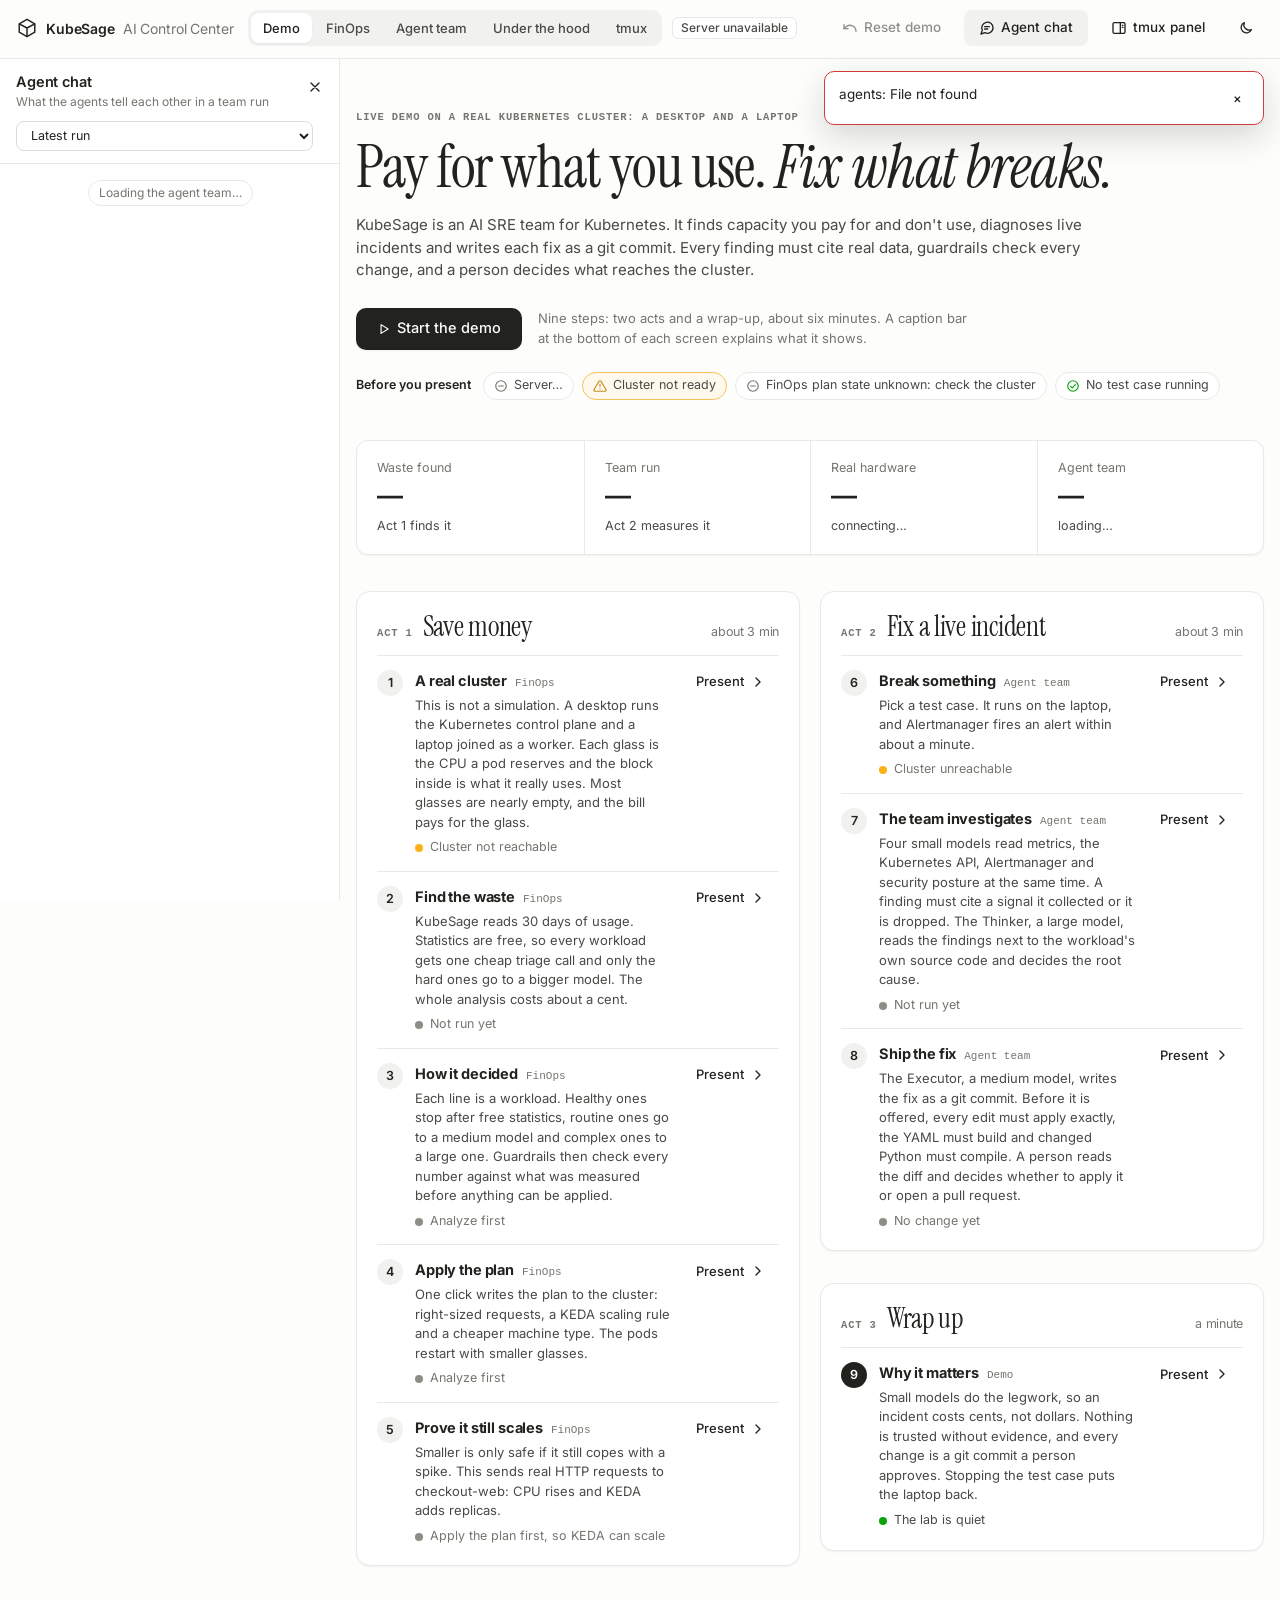
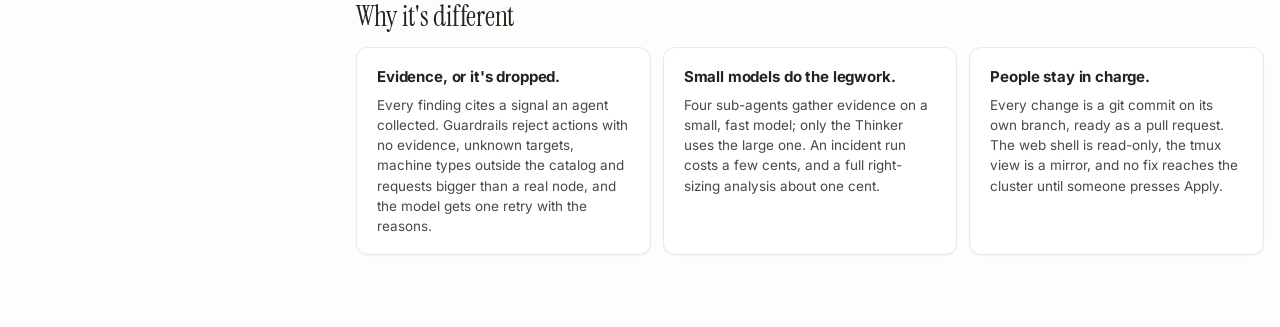
==== commit 788e3bbb: "Merge pull request #20 from manupawickramasinghe/fix/review-2 Fix the review's remaining findings: a" ====
--- a/dashboard/index.html
+++ b/dashboard/index.html
@@ -70,7 +70,7 @@
           few cents, and a full right-sizing analysis about one cent.</p></div>
       <div class="why"><b>People stay in charge.</b>
         <p>Every change is a git commit on its own branch, ready as a pull request. The web shell is read-only, the tmux view
-          is a mirror, and nothing reaches the cluster until someone presses Apply.</p></div>
+          is a mirror, and no fix reaches the cluster until someone presses Apply.</p></div>
     </div>
   </section>
 </div>
--- a/dashboard/css/tmux.css
+++ b/dashboard/css/tmux.css
@@ -48,7 +48,8 @@
 .txs-grip:hover, .txs-grip:focus-visible, body.resizing .txs-grip { outline: none; background: color-mix(in srgb, var(--t-violet) 55%, transparent); }
 body.resizing { cursor: col-resize; user-select: none; }
 #btn-side[aria-pressed="true"] { background: var(--secondary); }
-@media (min-width: 901px) { body.side-open { --pr: var(--side); } }  /* base.css makes room for it */
+/* base.css makes room for it, unless fitPanels() floats it over a view that would get too narrow */
+@media (min-width: 901px) { body.side-open:not(.side-over) { --pr: var(--side); } }
 @media (max-width: 600px) { #btn-side { display: none; } }  /* a phone has the tmux tab; the panel keeps its own close */
 @media (max-width: 900px) {
   .tmux.txside { top: auto; left: 0; width: auto; height: var(--sheet); border-width: 1px 0 0; border-radius: 12px 12px 0 0;
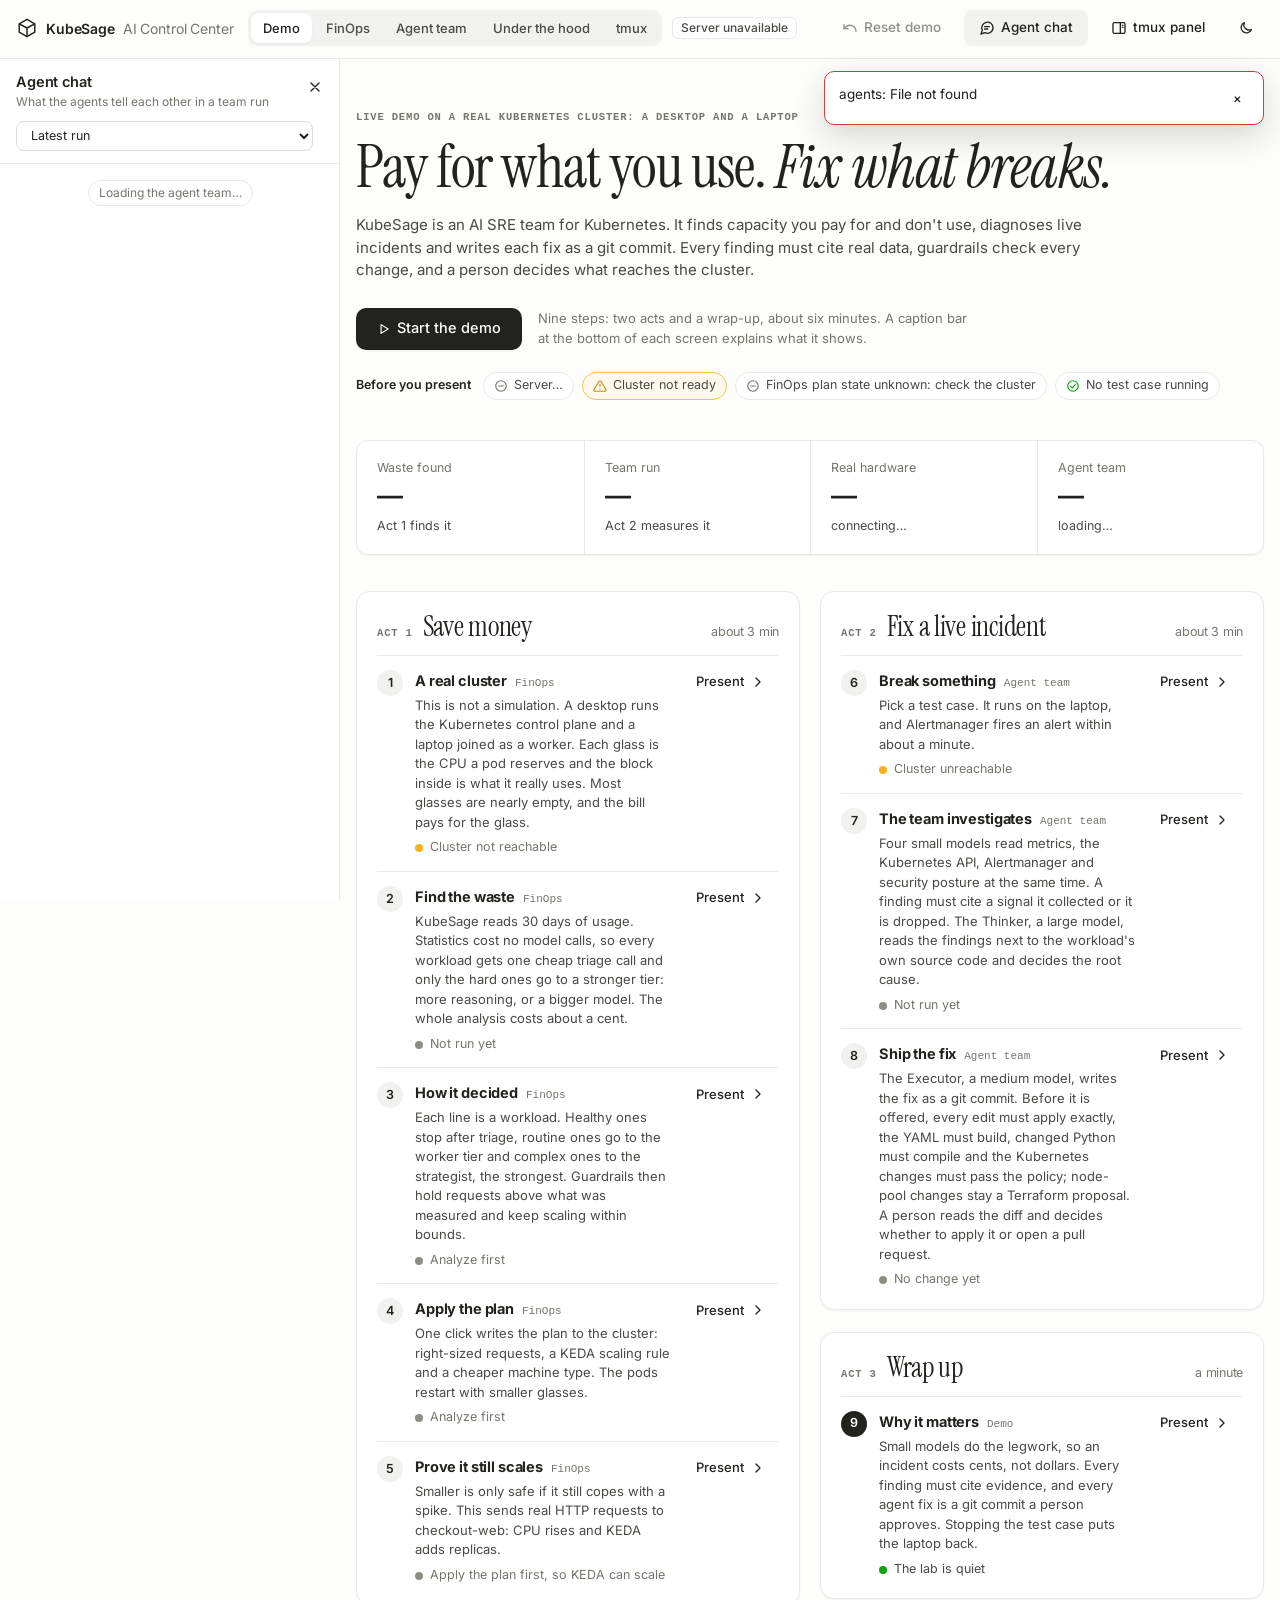
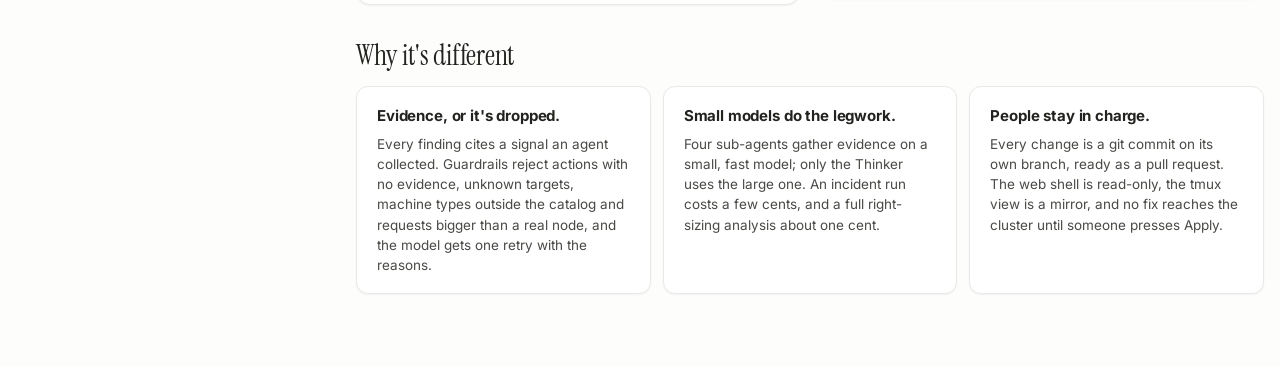
==== commit 4663657c: "Add calendar-aware forecasting and quantified savings in percent Stage 1.5 (forecast.py, $0, no LLM)" ====
--- a/dashboard/index.html
+++ b/dashboard/index.html
@@ -113,6 +113,7 @@
       <button id="btn-manifests" class="btn btn-outline btn-sm" disabled>Download manifests</button></div>
     <p class="snapshot" id="snapshot-note">Savings and recommendations are estimates from an analysis. The cluster below is live.</p>
     <div class="figures" id="figures"></div>
+    <div id="forecast" class="forecast"></div>
     <div class="notice"><p><b>Demo data:</b> usage history is a synthetic backfill with a live metrics tail. Machines, pods, traffic and live LLM calls are real.
       Dollar amounts use a cloud pricing model; they are potential savings, not a measured bill reduction.</p></div>
     <div id="plan"></div>
--- a/dashboard/css/finops.css
+++ b/dashboard/css/finops.css
@@ -152,6 +152,14 @@
 .notice[data-kind="err"] { border-color: var(--crit); }
 .notice .btn { margin-left: auto; flex: none; }
 .notice p { margin: 0; }
+.forecast { margin-top: 16px; }
+.forecast:empty { display: none; }
+.forecast-head h3 { margin: 0 0 4px; font-size: 15px; }
+.forecast-head p { margin: 0 0 10px; color: var(--muted); font-size: 13px; }
+.forecast-row { display: flex; flex-wrap: wrap; align-items: center; gap: 8px 12px; padding: 9px 12px; margin-top: 8px;
+  border: 1px solid var(--border); border-radius: 9px; background: var(--secondary); font-size: 13px; overflow-wrap: anywhere; }
+.forecast-row .name { font-weight: 600; }
+.forecast-row .forecast-act { color: var(--muted); }
 .toolbar { display: flex; flex-wrap: wrap; align-items: center; gap: 10px; margin-top: 24px; }
 .toolbar label { font-size: 12px; color: var(--muted); }
 select, .search { height: 36px; max-width: 100%; padding: 0 10px; border: 1px solid var(--input); border-radius: 8px;
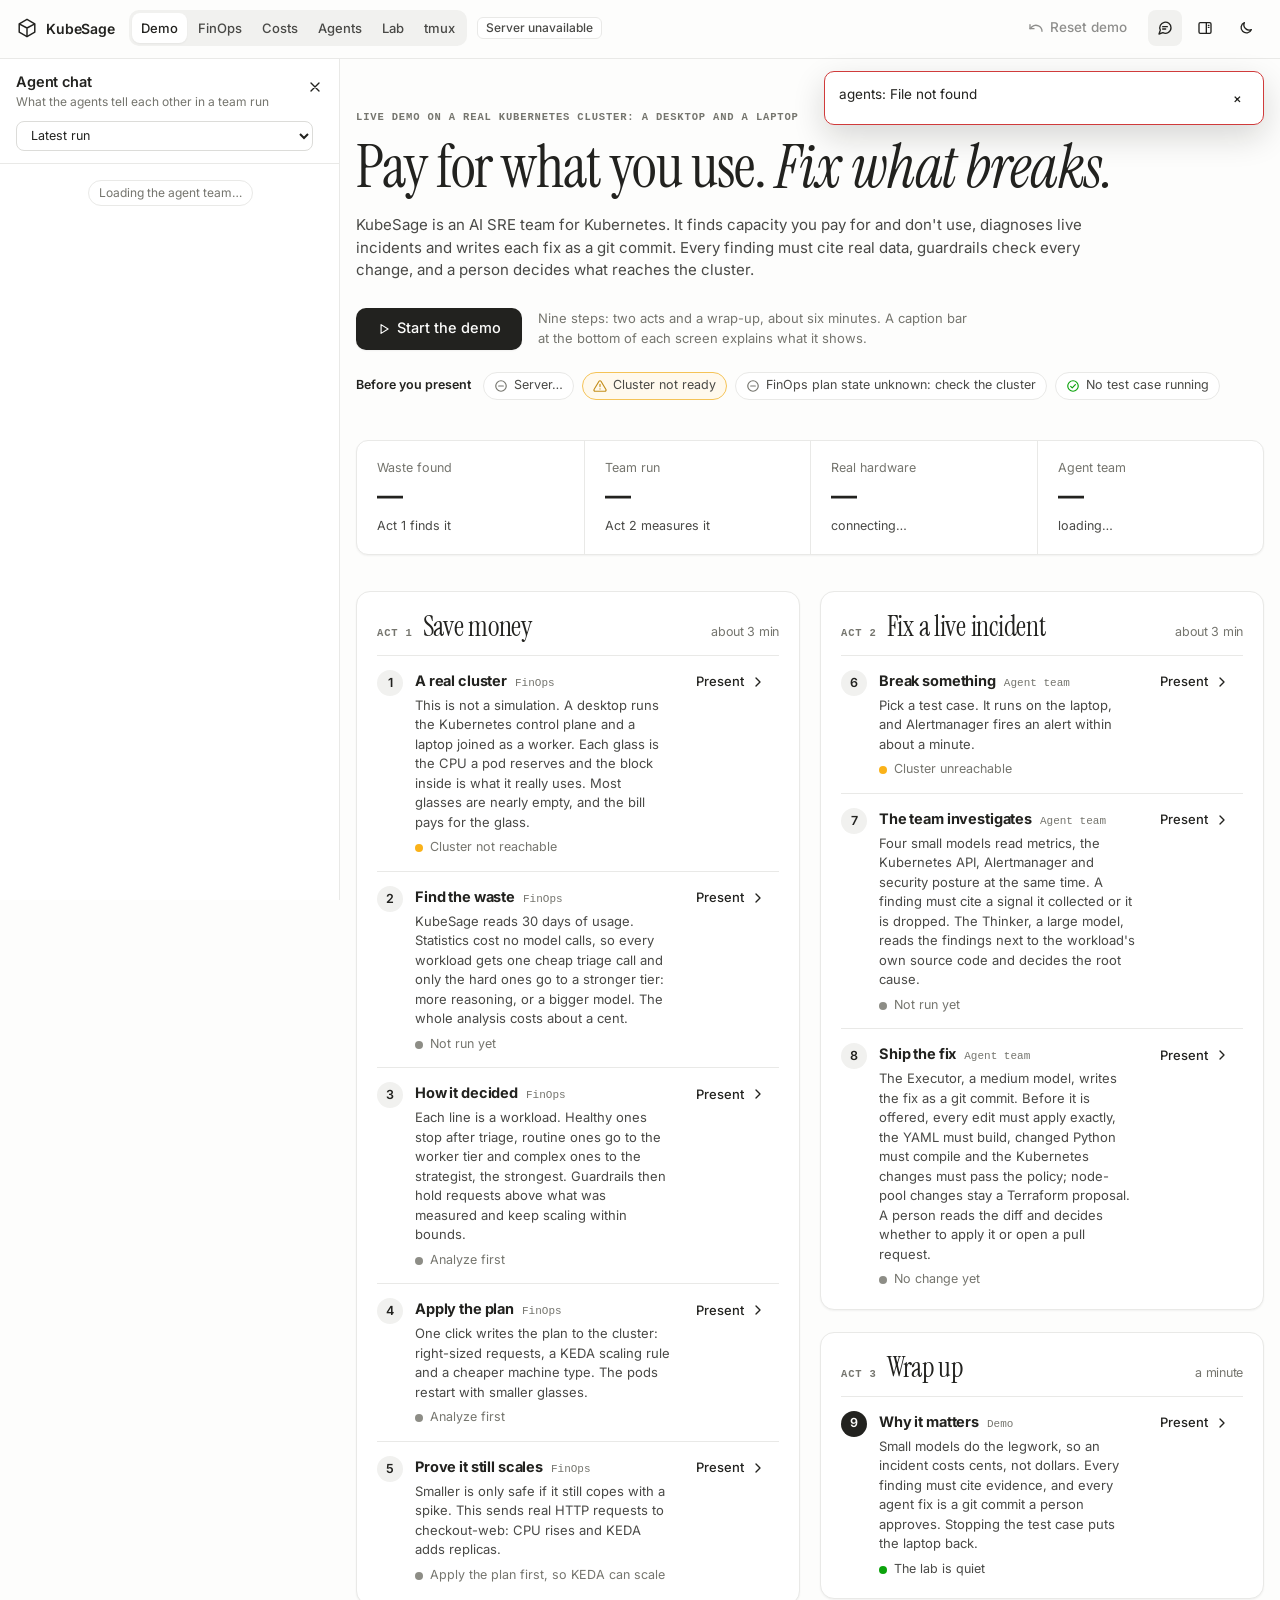
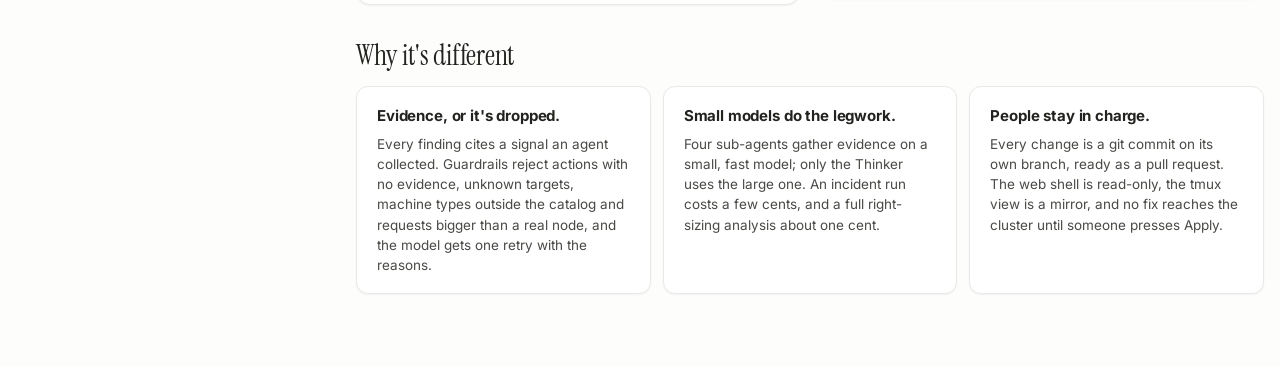
==== commit 658846eb: "Add cluster-wide cost allocation: showback, idle cost, budgets and waste findings kubesage costs / k" ====
--- a/dashboard/index.html
+++ b/dashboard/index.html
@@ -6,6 +6,7 @@
 <title>KubeSage · AI Control Center</title>
 <link rel="stylesheet" href="css/base.css">
 <link rel="stylesheet" href="css/finops.css">
+<link rel="stylesheet" href="css/costs.css">
 <link rel="stylesheet" href="css/lab.css">
 <link rel="stylesheet" href="css/agents.css">
 <link rel="stylesheet" href="css/tmux.css">
@@ -22,6 +23,7 @@
     <nav class="viewtabs" role="tablist" aria-label="Views">
       <button class="viewtab" role="tab" id="tab-demo" data-view="demo" aria-controls="demo" aria-selected="true">Demo</button>
       <button class="viewtab" role="tab" id="tab-dashboard" data-view="dashboard" aria-controls="main" aria-selected="false" tabindex="-1">FinOps</button>
+      <button class="viewtab" role="tab" id="tab-costs" data-view="costs" aria-controls="costs" aria-selected="false" tabindex="-1">Costs</button>
       <button class="viewtab" role="tab" id="tab-agents" data-view="agents" aria-controls="agents" aria-selected="false" tabindex="-1"><span class="vt-long">Agent team</span><span class="vt-short">Agents</span></button>
       <button class="viewtab" role="tab" id="tab-lab" data-view="lab" aria-controls="lab" aria-selected="false" tabindex="-1"><span class="vt-long">Under the hood</span><span class="vt-short">Lab</span></button>
       <button class="viewtab" role="tab" id="tab-tmux" data-view="tmux" aria-controls="tmuxview" aria-selected="false" tabindex="-1">tmux</button>
@@ -171,6 +173,55 @@
   </section>
 </main>
 
+<div id="costs" class="lab costs" role="tabpanel" aria-labelledby="tab-costs" data-panel="costs" tabindex="-1" hidden>
+  <section class="lab-hero">
+    <div><p class="eyebrow" id="costs-info">Reading the cluster's bill…</p>
+      <h1>Where the <em>money goes.</em></h1>
+      <p>Every namespace, workload and team in the cluster, billed for the larger of what it requested and what it used.
+        What the nodes cost beyond that is idle. No model is called for any of this.</p></div>
+    <div class="lab-actions">
+      <label class="field">Window <select id="costs-days" aria-label="Days of history">
+        <option value="7">7 days</option><option value="14">14 days</option><option value="30" selected>30 days</option></select></label>
+      <button id="costs-refresh" class="btn btn-outline btn-sm">Refresh</button>
+      <button id="costs-export" class="btn btn-outline btn-sm" disabled>Download CSV</button>
+    </div>
+  </section>
+  <div id="costs-notice" class="notice" role="status" hidden><div id="costs-notice-text"></div></div>
+  <div class="figures" id="costs-figs"></div>
+
+  <section class="card" id="costs-trend-card">
+    <div class="card-head"><div><h2>Daily cost</h2><p class="muted">Each bar is one day of the node and volume bill, split by who it was for.</p></div>
+      <div class="legend" id="costs-legend"></div></div>
+    <div class="card-body"><div id="costs-trend" class="costs-trend"></div></div>
+  </section>
+
+  <section class="card" id="costs-table-card">
+    <div class="card-head"><div><h2>Allocation</h2><p class="muted" id="costs-table-note"></p></div>
+      <div class="chips" role="group" aria-label="Group costs by" id="costs-by">
+        <button class="chip" data-by="namespace" aria-pressed="true">Namespace</button>
+        <button class="chip" data-by="workload" aria-pressed="false">Workload</button>
+        <button class="chip" data-by="team" aria-pressed="false">Team</button></div></div>
+    <div class="card-body"><div class="costs-scroll"><table class="costs-table" id="costs-table"></table></div></div>
+  </section>
+
+  <div class="costs-two">
+    <section class="card" id="costs-budgets-card">
+      <div class="card-head"><div><h2>Budgets</h2><p class="muted">The last seven days as a monthly run rate, against the limits in <code>config/costs.yaml</code>.</p></div></div>
+      <div class="card-body" id="costs-budgets"></div>
+    </section>
+    <section class="card" id="costs-nodes-card">
+      <div class="card-head"><div><h2>Nodes</h2><p class="muted">What the bill is made of, at list prices from <code>config/skus.yaml</code>.</p></div></div>
+      <div class="card-body" id="costs-nodes"></div>
+    </section>
+  </div>
+
+  <section class="card" id="costs-findings-card">
+    <div class="card-head"><div><h2>Findings</h2><p class="muted" id="costs-findings-note"></p></div></div>
+    <div class="card-body" id="costs-findings"></div>
+  </section>
+  <ul class="costs-notes muted" id="costs-notes"></ul>
+</div>
+
 <div id="agents" class="lab" role="tabpanel" aria-labelledby="tab-agents" data-panel="agents" tabindex="-1" hidden>
   <section class="lab-hero">
     <div><h1>Find the cause. <em>Ship the fix.</em></h1>
@@ -335,6 +386,7 @@
 
 <script src="js/core.js"></script>
 <script src="js/finops.js"></script>
+<script src="js/costs.js"></script>
 <script src="js/lab.js"></script>
 <script src="js/agents.js"></script>
 <script src="js/tmux.js"></script>
--- a/dashboard/css/base.css
+++ b/dashboard/css/base.css
@@ -54,7 +54,7 @@
 .brand { display: flex; align-items: center; gap: 8px; font-weight: 600; letter-spacing: -.01em; margin-right: 4px; }
 .brand .ic { width: 22px; height: 22px; }
 .brand span { color: var(--muted); font-weight: 400; }
-.actions { margin-left: auto; display: flex; flex-wrap: wrap; gap: 8px; align-items: center; }
+.actions { margin-left: auto; display: flex; flex-wrap: wrap; gap: 6px; align-items: center; }
 .progress { height: 2px; opacity: 0; transition: opacity .2s; background-size: 200% 100%;
   background-image: linear-gradient(90deg, transparent, #7c5cff, #1fc8ff, #ff3dc0, transparent); }
 body.busy .progress { opacity: 1; animation: pan 1.3s linear infinite; }
@@ -160,16 +160,16 @@
 
 /* View switcher */
 .viewtabs { display: inline-flex; gap: 2px; padding: 3px; border-radius: 10px; background: var(--secondary); }
-.viewtab { height: 30px; padding: 0 12px; border: 0; border-radius: 8px; background: transparent; color: var(--fg-2);
+.viewtab { height: 30px; padding: 0 9px; border: 0; border-radius: 8px; background: transparent; color: var(--fg-2);
   font: 500 13px var(--sans); cursor: pointer; white-space: nowrap; }
 .viewtab[aria-selected="true"] { background: var(--card); color: var(--fg); box-shadow: var(--shadow); }
 .viewtab:focus-visible { outline: 2px solid var(--ring); outline-offset: 1px; }
 .vt-short { display: none; }
 @media (max-width: 900px) { .vt-long { display: none; } .vt-short { display: inline; } .brand span { display: none; }
   .top-inner { column-gap: 8px; } .actions { gap: 4px; } .actions .btn-icon, #btn-side, #btn-chat { width: 32px; padding: 0; }
-  .mode-llm { display: none; } .viewtab { padding: 0 9px; } }
+  .mode-llm { display: none; } .viewtab { padding: 0 7px; } .top-inner { column-gap: 6px; } }
 /* The header's own width decides too, so it stays one row with every button in it. */
-@container (max-width: 1240px) { .vt-long { display: none; } .vt-short { display: inline; } .brand span { display: none; }
+@container (max-width: 1300px) { .vt-long { display: none; } .vt-short { display: inline; } .brand span { display: none; }
   #btn-side, #btn-chat { padding: 0 8px; } #btn-side span, #btn-chat span { display: none; } }
 @media (max-width: 600px) {
   .brand span { display: none; }
--- a/dashboard/css/costs.css
+++ b/dashboard/css/costs.css
@@ -0,0 +1,69 @@
+/* The Costs view: allocation table, daily stacked chart, budgets, nodes and findings. */
+.costs .lab-actions { align-items: center; }
+.costs .lab-actions select { height: 32px; }
+.costs .figures { margin-top: 8px; }
+.costs .card-head h2 { margin: 0; font: 600 16px/1.3 var(--sans); letter-spacing: -.01em; }
+.costs .card-head p { margin: 4px 0 0; font-size: 13px; max-width: 720px; }
+.costs .card-head .legend { margin-top: 0; }
+.costs .chips { display: flex; gap: 6px; }
+.costs code { font: 12px var(--mono); }
+
+.costs-trend { min-height: 220px; }
+.costs-trend svg { display: block; max-width: 100%; }
+.costs-trend .grid { stroke: var(--border); stroke-width: 1; }
+.costs-trend .hit { fill: transparent; }
+.costs-trend g[data-tip]:hover .hit, .costs-trend g[data-tip]:focus-visible .hit { fill: var(--glass); }
+.costs-trend g[data-tip] { outline: none; }
+.costs-trend rect.idle { stroke: var(--input); stroke-width: 1; }
+.costs-key { display: inline-flex; align-items: center; gap: 6px; font-size: 12.5px; color: var(--fg-2); white-space: nowrap; }
+.costs-key i { width: 10px; height: 10px; border-radius: 3px; border: 1px solid color-mix(in srgb, var(--fg) 12%, transparent); }
+
+.costs-scroll { overflow-x: auto; }
+.costs-table { width: 100%; border-collapse: collapse; font-size: 13.5px; font-variant-numeric: tabular-nums; }
+.costs-table th, .costs-table td { padding: 9px 10px; border-top: 1px solid var(--border); text-align: left; vertical-align: middle; white-space: nowrap; }
+.costs-table thead th { border-top: 0; font-size: 12px; font-weight: 500; color: var(--muted); }
+.costs-table tbody th { font-weight: 500; }
+.costs-table .n { text-align: right; }
+.costs-table .nm { display: block; max-width: 320px; overflow: hidden; text-overflow: ellipsis; }
+.costs-table th .muted { display: block; font-size: 12px; font-weight: 400; }
+.costs-table td .muted { font-size: 12px; }
+.costs-table .money { position: relative; font-weight: 600; min-width: 120px; }
+.costs-table .mbar { position: absolute; left: 10px; right: 10px; bottom: 4px; height: 2px; border-radius: 2px;
+  background: linear-gradient(to left, var(--rec) var(--v), transparent var(--v)); }
+.eff { display: inline-block; width: 44px; height: 6px; margin-right: 8px; border-radius: 3px; background: var(--track); vertical-align: 1px; overflow: hidden; }
+.eff i { display: block; width: var(--v); height: 100%; background: var(--fg-2); border-radius: 3px; }
+.costs-unit { margin: 12px 0 0; font-size: 12.5px; }
+#costs-nodes .nm { max-width: 170px; }
+#costs-nodes .costs-table th, #costs-nodes .costs-table td { padding-left: 6px; padding-right: 6px; }
+
+.costs-two { display: grid; grid-template-columns: minmax(0, 1fr) minmax(0, 1fr); gap: 0 20px; }
+.budget { padding: 10px 0; border-top: 1px solid var(--border); }
+.budget:first-child { border-top: 0; padding-top: 0; }
+.budget-h { display: flex; flex-wrap: wrap; align-items: center; gap: 8px; }
+.budget-h .badge { margin-left: auto; }
+.budget-bar { height: 8px; margin: 8px 0 6px; border-radius: 4px; background: var(--track); overflow: hidden; }
+.budget-bar i { display: block; height: 100%; border-radius: 4px; }
+.budget-f { font-size: 12.5px; color: var(--fg-2); font-variant-numeric: tabular-nums; }
+
+.finding { padding: 14px 0; border-top: 1px solid var(--border); }
+.finding:first-child { border-top: 0; padding-top: 0; }
+.finding-h { display: flex; flex-wrap: wrap; align-items: center; gap: 8px 10px; }
+.finding-h b { overflow-wrap: anywhere; }
+.finding-usd { margin-left: auto; font-weight: 600; font-variant-numeric: tabular-nums; }
+.finding-usd small { font-weight: 400; color: var(--muted); }
+.finding p { margin: 6px 0 0; max-width: 860px; font-size: 13.5px; }
+.costs-notes { margin: 18px 0 0; padding-left: 18px; font-size: 12.5px; }
+.costs-notes li { margin-top: 4px; max-width: 900px; }
+
+@media (max-width: 860px) {
+  .costs-two { grid-template-columns: minmax(0, 1fr); }
+  .costs .figures { grid-template-columns: repeat(2, minmax(0, 1fr)); }
+  .costs .figures .fig:nth-child(3) { border-left: 0; }
+  .costs .figures .fig:nth-child(n+3) { border-top: 1px solid var(--border); }
+}
+@media (max-width: 520px) {
+  .costs .figures { grid-template-columns: minmax(0, 1fr); }
+  .costs .figures .fig { border-left: 0; border-top: 1px solid var(--border); }
+  .costs .figures .fig:first-child { border-top: 0; }
+  .costs-table th, .costs-table td { padding: 8px 8px; }
+}
